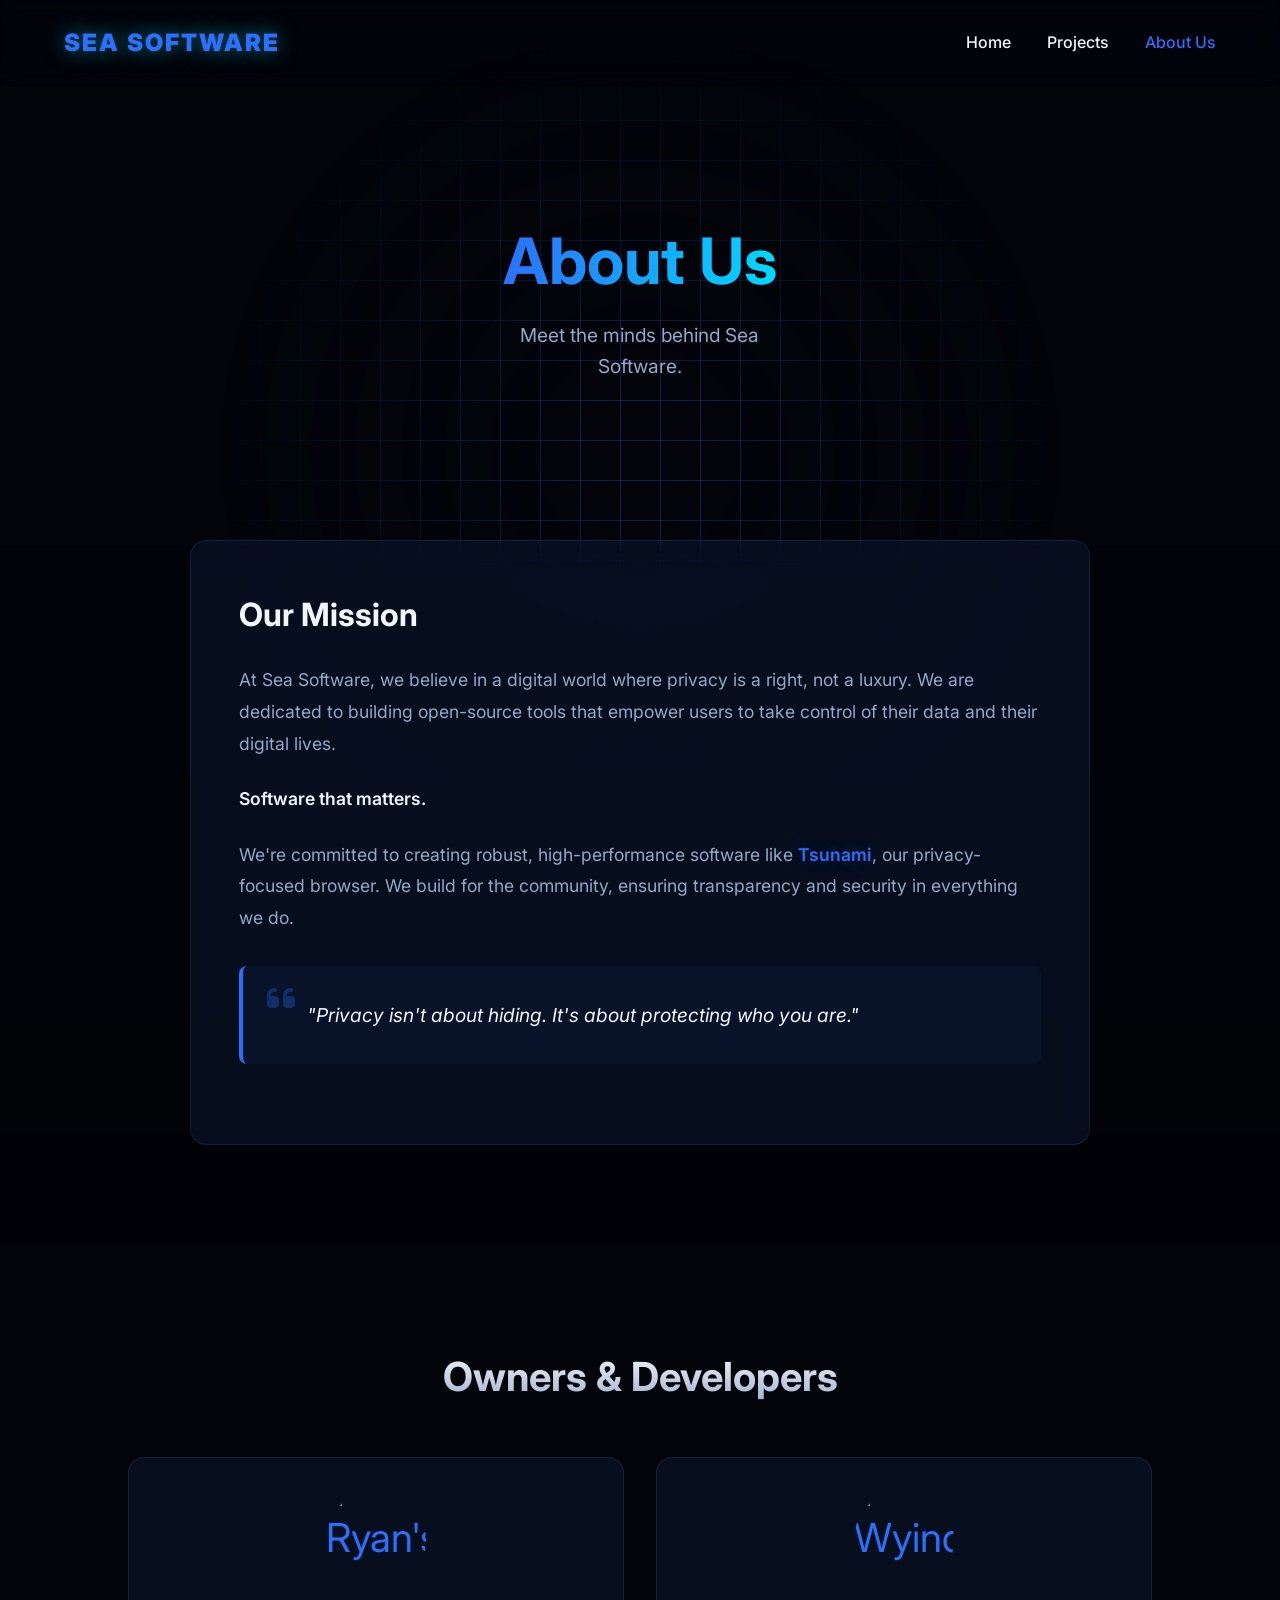
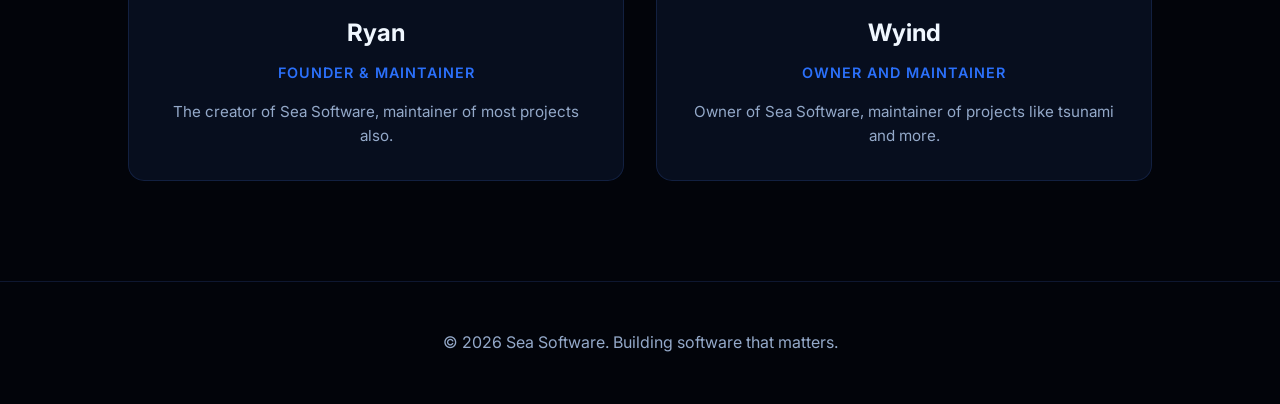
==== about.html @ 5c3af55d "feat: Introduce About Us and Projects pages, and update homepage title and meta description." ====
<!DOCTYPE html>
<html lang="en">

<head>
    <meta charset="UTF-8">
    <meta name="viewport" content="width=device-width, initial-scale=1.0">
    <title>Sea Software - About Us</title>
    <meta name="description" content="Learn about the team behind Sea Software and our mission.">
    <link rel="stylesheet" href="styles.css">
    <link rel="preconnect" href="https://fonts.googleapis.com">
    <link rel="preconnect" href="https://fonts.gstatic.com" crossorigin>
    <link href="https://fonts.googleapis.com/css2?family=Inter:wght@300;400;500;600;700;800;900&display=swap"
        rel="stylesheet">
    <link rel="stylesheet" href="https://cdnjs.cloudflare.com/ajax/libs/font-awesome/6.4.0/css/all.min.css">
    <style>
        .team-grid {
            display: grid;
            grid-template-columns: repeat(auto-fit, minmax(250px, 1fr));
            gap: 2rem;
            margin-top: 3rem;
        }

        .team-card {
            background: var(--glass-bg);
            border: 1px solid var(--glass-border);
            border-radius: 16px;
            padding: 2rem;
            text-align: center;
            transition: all 0.3s ease;
        }

        .team-card:hover {
            transform: translateY(-5px);
            border-color: var(--primary);
            box-shadow: 0 10px 40px rgba(43, 112, 250, 0.15);
        }

        .team-avatar {
            width: 100px;
            height: 100px;
            border-radius: 50%;
            background: rgba(43, 112, 250, 0.1);
            margin: 0 auto 1.5rem;
            display: flex;
            align-items: center;
            justify-content: center;
            font-size: 2.5rem;
            color: var(--primary);
            border: 2px solid var(--primary);
        }

        .team-name {
            font-size: 1.5rem;
            margin-bottom: 0.5rem;
            color: var(--text-light);
        }

        .team-role {
            color: var(--primary);
            font-weight: 600;
            font-size: 0.9rem;
            text-transform: uppercase;
            letter-spacing: 1px;
            margin-bottom: 1rem;
        }

        .team-bio {
            color: var(--text-dim);
            font-size: 0.95rem;
            line-height: 1.6;
        }
    </style>
</head>

<body>
    <div class="background-animation"></div>

    <nav class="navbar" id="navbar">
        <div class="logo">Sea Software</div>
        <div class="nav-links">
            <a href="index.html">Home</a>
            <a href="projects.html">Projects</a>
            <a href="about.html" class="active" style="color: var(--primary);">About Us</a>
        </div>
        <div class="mobile-menu-btn">
            <i class="fa-solid fa-bars"></i>
        </div>
    </nav>

    <div class="hero" style="min-height: 60vh; padding-top: 100px;">
        <div class="hero-content" style="max-width: 800px; margin: 0 auto; text-align: center;">
            <h1 class="hero-title"><span class="gradient-text">About Us</span></h1>
            <p class="hero-subtitle" style="margin: 0 auto 2rem;">
                Meet the minds behind Sea Software.
            </p>
        </div>
    </div>

    <!-- Mission Section -->
    <section class="announcement-section" style="padding-top: 0;">
        <div class="announcement-container">
            <div class="announcement-text" style="max-width: 900px; margin: 0 auto;">
                <h3>Our Mission</h3>
                <p>
                    At Sea Software, we believe in a digital world where privacy is a right, not a luxury.
                    We are dedicated to building open-source tools that empower users to take control of their data
                    and their digital lives.
                </p>

                <p>
                    <strong>Software that matters.</strong>
                </p>

                <p>
                    We're committed to creating robust, high-performance software like <span
                        class="highlight">Tsunami</span>,
                    our privacy-focused browser. We build for the community, ensuring transparency and security in
                    everything we do.
                </p>

                <div class="quote-block">
                    <i class="fa-solid fa-quote-left"></i>
                    <p>
                        "Privacy isn't about hiding. It's about protecting who you are."
                    </p>
                </div>
            </div>
        </div>
    </section>

    <!-- Team Section -->
    <section class="features-section">
        <h2 class="section-title">Owners & Developers</h2>
        <div class="team-grid">
            <!-- Ryan -->
            <a href="https://ryanpc.org" target="_blank" style="text-decoration: none;">
                <div class="team-card">
                    <div class="team-avatar"
                        style="overflow: hidden; padding: 0; background: transparent; border: none;">
                        <img src="https://cdn.discordapp.com/avatars/1044899567822454846/a_5516c1dfa1d0d53e57f380f2d304c32b.gif?size=1024"
                            alt="Ryan's Avatar" style="width: 100%; height: 100%; object-fit: cover;">
                    </div>
                    <h3 class="team-name">Ryan</h3>
                    <div class="team-role">Founder & Maintainer</div>
                    <p class="team-bio">
                        The creator of Sea Software, maintainer of most projects also.
                    </p>
                </div>
            </a>

            <!-- Wyind -->
            <a href="https://wyind.dev" target="_blank" style="text-decoration: none;">
                <div class="team-card">
                    <div class="team-avatar"
                        style="overflow: hidden; padding: 0; background: transparent; border: none;">
                        <img src="https://cdn.discordapp.com/avatars/543796570601160706/6fe584af5e53c44910a8c55fcf36efe9.png?size=1024"
                            alt="Wyind's Avatar" style="width: 100%; height: 100%; object-fit: cover;">
                    </div>
                    <h3 class="team-name">Wyind</h3>
                    <div class="team-role">Owner and Maintainer</div>
                    <p class="team-bio">
                        Owner of Sea Software, maintainer of projects like tsunami and more.
                    </p>
                </div>
            </a>
        </div>
    </section>

    <footer class="footer">
        <p>&copy; 2026 Sea Software. Building software that matters.</p>
    </footer>

    <script src="script.js"></script>
</body>

</html>
---- styles.css ----
:root {
    --primary: #2b70fa;
    /* Royal Blue */
    --primary-dark: #1a4bd6;
    --secondary: #00d9ff;
    /* Cyan accent */
    --bg-dark: #02040a;
    /* Very dark blue-black */
    --text-light: #f0f7ff;
    --text-dim: #94a9c9;
    --glass-bg: rgba(20, 40, 80, 0.3);
    /* Blue-tinted glass */
    --glass-border: rgba(60, 100, 200, 0.2);
    --card-hover: rgba(43, 112, 250, 0.15);
    --danger: #ff4d4d;
    --success: #00ff88;
    --warning: #ffcc00;
}

* {
    margin: 0;
    padding: 0;
    box-sizing: border-box;
    scroll-behavior: smooth;
}

body {
    font-family: 'Inter', sans-serif;
    background-color: var(--bg-dark);
    color: var(--text-light);
    overflow-x: hidden;
    line-height: 1.6;
}

/* Background Animation - Blue Grid */
.background-animation {
    position: fixed;
    top: 0;
    left: 0;
    width: 100vw;
    height: 100vh;
    z-index: -1;
    background-color: #02040a;
    background-image:
        linear-gradient(rgba(43, 112, 250, 0.25) 1px, transparent 1px),
        linear-gradient(90deg, rgba(43, 112, 250, 0.25) 1px, transparent 1px);
    background-size: 40px 40px;
    background-position: center top;

    /* Default position if JS fails/loads late */
    --x: 50vw;
    --y: 50vh;

    /* The spotlight mask */
    mask-image: radial-gradient(circle 600px at var(--x) var(--y), black 10%, transparent 70%);
    -webkit-mask-image: radial-gradient(circle 600px at var(--x) var(--y), black 10%, transparent 70%);
}

/* Optional: Keep a subtle pulse or movement if desired, or remove animation for a static clean grid */
@keyframes bgPulse {
    0% {
        transform: scale(1);
    }

    100% {
        transform: scale(1.02);
    }
}

@keyframes bgPulse {
    0% {
        transform: scale(1);
        opacity: 0.8;
    }

    100% {
        transform: scale(1.1);
        opacity: 1;
    }
}

/* Navbar */
.navbar {
    position: fixed;
    top: 0;
    width: 100%;
    padding: 1.5rem 5%;
    display: flex;
    justify-content: space-between;
    align-items: center;
    backdrop-filter: blur(12px);
    background: rgba(2, 4, 10, 0.7);
    z-index: 1000;
    transition: all 0.3s ease;
    border-bottom: 1px solid transparent;
}

.navbar.scrolled {
    padding: 1rem 5%;
    border-bottom: 1px solid var(--glass-border);
}

.logo {
    font-size: 1.5rem;
    font-weight: 900;
    color: var(--primary);
    text-transform: uppercase;
    letter-spacing: 2px;
    text-shadow: 0 0 20px rgba(0, 242, 255, 0.5);
}

.nav-links a {
    color: var(--text-light);
    text-decoration: none;
    margin-left: 2rem;
    font-weight: 500;
    transition: color 0.3s ease;
    font-size: 1rem;
}

.nav-links a:hover {
    color: var(--primary);
}

.cta-button-small {
    background: rgba(0, 242, 255, 0.1);
    padding: 0.5rem 1.2rem;
    border-radius: 5px;
    border: 1px solid var(--primary);
    color: var(--primary) !important;
}

.cta-button-small:hover {
    background: var(--primary);
    color: var(--bg-dark) !important;
    box-shadow: 0 0 15px var(--primary);
}

.mobile-menu-btn {
    display: none;
    font-size: 1.5rem;
    cursor: pointer;
}

/* Hero Section */
.hero {
    min-height: 100vh;
    display: flex;
    align-items: center;
    justify-content: space-between;
    padding: 0 10%;
    padding-top: 80px;
    /* Navbar offset */
    position: relative;
    overflow: hidden;
}

.hero-content {
    max-width: 600px;
    z-index: 1;
}

.hero-title {
    font-size: 4rem;
    line-height: 1.1;
    margin-bottom: 1.5rem;
    font-weight: 700;
}

.gradient-text {
    background: linear-gradient(90deg, var(--primary), var(--secondary));
    -webkit-background-clip: text;
    background-clip: text;
    -webkit-text-fill-color: transparent;
    display: inline-block;
}

.hero-subtitle {
    font-size: 1.2rem;
    color: var(--text-dim);
    margin-bottom: 2rem;
    max-width: 80%;
}

.platform-badges {
    display: flex;
    gap: 1rem;
    margin-bottom: 2.5rem;
    flex-wrap: wrap;
}

.badge {
    background: var(--glass-bg);
    border: 1px solid var(--glass-border);
    padding: 0.5rem 1rem;
    border-radius: 50px;
    font-size: 0.9rem;
    color: var(--text-dim);
    display: flex;
    align-items: center;
    gap: 0.5rem;
}

.badge.coming-soon {
    opacity: 0.7;
    border-style: dashed;
}

.hero-actions {
    display: flex;
    gap: 1.5rem;
}

.cta-button,
.secondary-button {
    padding: 1rem 2rem;
    border-radius: 8px;
    text-decoration: none;
    font-weight: 600;
    transition: all 0.3s ease;
    display: inline-block;
}

.cta-button {
    background: var(--primary);
    color: var(--bg-dark);
    box-shadow: 0 0 30px rgba(0, 242, 255, 0.3);
}

.cta-button:hover {
    transform: translateY(-3px);
    box-shadow: 0 0 50px rgba(0, 242, 255, 0.5);
    background: #fff;
}

.secondary-button {
    border: 1px solid var(--glass-border);
    color: var(--text-light);
    background: rgba(255, 255, 255, 0.05);
}

.secondary-button:hover {
    background: rgba(255, 255, 255, 0.1);
    border-color: var(--text-light);
}

/* Floating Card Animation */
.hero-visual {
    position: relative;
    width: 400px;
    height: 300px;
    display: flex;
    justify-content: center;
    align-items: center;
}

.floating-card {
    width: 100%;
    background: rgba(16, 24, 40, 0.8);
    border: 1px solid var(--glass-border);
    border-radius: 12px;
    padding: 20px;
    box-shadow: 0 20px 50px rgba(0, 0, 0, 0.5);
    backdrop-filter: blur(20px);
    animation: float 6s ease-in-out infinite;
    transform-style: preserve-3d;
    perspective: 1000px;
}

@keyframes float {
    0% {
        transform: translateY(0px) rotateX(0) rotateY(0);
    }

    50% {
        transform: translateY(-20px) rotateX(2deg) rotateY(-2deg);
    }

    100% {
        transform: translateY(0px) rotateX(0) rotateY(0);
    }
}

.card-header {
    display: flex;
    gap: 8px;
    margin-bottom: 20px;
    border-bottom: 1px solid var(--glass-border);
    padding-bottom: 15px;
}

.dot {
    width: 12px;
    height: 12px;
    border-radius: 50%;
}

.red {
    background: #ff5f56;
}

.yellow {
    background: #ffbd2e;
}

.green {
    background: #27c93f;
}

.code-line {
    font-family: 'Consolas', monospace;
    font-size: 0.9rem;
    margin-bottom: 8px;
    color: var(--text-dim);
}

.cmd {
    color: #c678dd;
}

.id {
    color: #d19a66;
}

.str {
    color: #98c379;
}

.func {
    color: #61afef;
}

.success {
    color: var(--success);
}

.info {
    color: var(--primary);
}

/* Features Section */
.features-section {
    padding: 100px 10%;
}

/* Scroll Animation States */
.feature-card,
.section-title,
.hero-content,
.hero-visual {
    opacity: 0;
    transform: translateY(30px);
    transition: opacity 0.8s ease-out, transform 0.8s cubic-bezier(0.2, 0.8, 0.2, 1);
}

.visible {
    opacity: 1 !important;
    transform: translateY(0) !important;
}

/* Stagger animations for grid items */
.feature-card:nth-child(2) {
    transition-delay: 0.1s;
}

.feature-card:nth-child(3) {
    transition-delay: 0.2s;
}

.feature-card:nth-child(4) {
    transition-delay: 0.3s;
}

.section-title {
    text-align: center;
    font-size: 2.5rem;
    margin-bottom: 3rem;
    background: linear-gradient(180deg, #fff, var(--text-dim));
    -webkit-background-clip: text;
    background-clip: text;
    -webkit-text-fill-color: transparent;
}

.section-subtitle {
    text-align: center;
    color: var(--text-dim);
    font-size: 1.1rem;
    margin-top: -2.0rem;
    margin-bottom: 4rem;
    max-width: 800px;
    margin-left: auto;
    margin-right: auto;
    line-height: 1.6;
}

.features-grid {
    display: grid;
    grid-template-columns: repeat(auto-fit, minmax(280px, 1fr));
    gap: 2rem;
}

.feature-card {
    background: var(--glass-bg);
    border: 1px solid var(--glass-border);
    padding: 2.5rem;
    /* Increased padding */
    border-radius: 16px;
    transition: all 0.4s ease;
    cursor: default;
    position: relative;
    overflow: hidden;
}

/* Shine Effect */
.feature-card::before {
    content: '';
    position: absolute;
    top: 0;
    left: -100%;
    width: 100%;
    height: 100%;
    background: linear-gradient(90deg, transparent, rgba(255, 255, 255, 0.05), transparent);
    transition: 0.5s;
    pointer-events: none;
}

.feature-card:hover::before {
    left: 100%;
}

.feature-card:hover {
    transform: translateY(-5px);
    background: var(--card-hover);
    border-color: var(--primary);
    box-shadow: 0 10px 40px rgba(43, 112, 250, 0.1);
}

.icon-box {
    font-size: 2rem;
    color: var(--primary);
    margin-bottom: 1.5rem;
    display: inline-flex;
    padding: 12px;
    background: rgba(43, 112, 250, 0.1);
    border-radius: 12px;
    border: 1px solid rgba(43, 112, 250, 0.2);
}

.feature-card h3 {
    margin-bottom: 1rem;
    font-size: 1.5rem;
}

.feature-card p {
    color: var(--text-dim);
}

/* Executor Section */
.executor-section {
    padding: 100px 10%;
    position: relative;
    z-index: 2;
}

.executor-container {
    max-width: 900px;
    margin: 0 auto;
    background: rgba(10, 15, 30, 0.6);
    padding: 2px;
    border-radius: 12px;
    box-shadow: 0 30px 60px rgba(0, 0, 0, 0.6);
    border: 1px solid var(--glass-border);
}

.executor-window {
    background: #1e1e1e;
    border-radius: 10px;
    overflow: hidden;
    display: flex;
    flex-direction: column;
    height: 600px;
    /* Increased height for terminal */
}

.window-topbar {
    background: #252526;
    padding: 10px 15px;
    display: flex;
    justify-content: space-between;
    align-items: center;
    border-bottom: 1px solid #333;
}

.window-title {
    font-size: 0.9rem;
    color: #cccccc;
    display: flex;
    align-items: center;
    gap: 8px;
}

.window-controls {
    display: flex;
    gap: 8px;
}

.win-btn {
    width: 12px;
    height: 12px;
    border-radius: 50%;
}

.minimize {
    background: #f1fa8c;
}

.maximize {
    background: #50fa7b;
}

.close {
    background: #ff5555;
}

.window-body {
    flex: 1;
    display: flex;
    background: #1e1e1e;
    overflow: hidden;
}

.sidebar {
    width: 50px;
    background: #252526;
    display: flex;
    flex-direction: column;
    align-items: center;
    padding-top: 10px;
    border-right: 1px solid #333;
}

.sidebar-item {
    color: #858585;
    font-size: 1.2rem;
    padding: 15px 0;
    cursor: pointer;
    transition: color 0.3s;
    width: 100%;
    text-align: center;
    border-left: 2px solid transparent;
}

.sidebar-item:hover,
.sidebar-item.active {
    color: var(--text-light);
}

.sidebar-item.active {
    border-left-color: var(--primary);
}

.main-editor-view {
    flex: 1;
    display: flex;
    flex-direction: column;
}

.editor-area {
    flex: 2;
    /* Takes more space than terminal */
    display: flex;
    font-family: 'Consolas', 'Monaco', monospace;
    font-size: 14px;
    border-bottom: 1px solid #333;
}

.line-numbers {
    width: 40px;
    background: #1e1e1e;
    color: #858585;
    text-align: right;
    padding: 10px 10px 10px 0;
    line-height: 1.5;
    user-select: none;
    border-right: 1px solid #333;
}

.code-content {
    flex: 1;
    background: #1e1e1e;
    color: #d4d4d4;
    padding: 10px;
    outline: none;
    line-height: 1.5;
    white-space: pre;
    overflow: auto;
    caret-color: var(--text-light);
}

/* Terminal Styles */
.terminal-area {
    flex: 1;
    background: #1e1e1e;
    display: flex;
    flex-direction: column;
}

.terminal-header {
    background: #252526;
    color: #cccccc;
    font-size: 0.8rem;
    padding: 5px 15px;
    display: flex;
    justify-content: space-between;
    align-items: center;
    border-bottom: 1px solid #333;
    text-transform: uppercase;
    font-weight: 600;
}

.terminal-content {
    flex: 1;
    padding: 10px;
    font-family: 'Consolas', monospace;
    font-size: 0.85rem;
    overflow-y: auto;
    color: #d4d4d4;
    display: flex;
    flex-direction: column;
    gap: 4px;
}

.log-info {
    color: #61afef;
}

.log-success {
    color: #98c379;
}

.log-warn {
    color: #e5c07b;
}

/* Toolbar */
.window-toolbar {
    height: 40px;
    background: #007acc;
    /* VS Code blue status bar */
    color: White;
    display: flex;
    align-items: center;
    padding: 0 15px;
    gap: 15px;
    font-size: 0.9rem;
}

.exec-btn {
    background: transparent;
    border: none;
    color: rgba(255, 255, 255, 0.8);
    padding: 0;
    cursor: pointer;
    font-size: 0.85rem;
    display: flex;
    align-items: center;
    gap: 6px;
    transition: color 0.2s;
}

.exec-btn:hover {
    color: #fff;
}

.exec-btn.primary {
    font-weight: 600;
    color: #fff;
}

.divider {
    width: 1px;
    height: 15px;
    background: rgba(255, 255, 255, 0.3);
}

/* Games Hub Section */
.games-section {
    padding: 50px 10%;
    position: relative;
    z-index: 2;
}

.games-grid {
    display: grid;
    grid-template-columns: repeat(auto-fill, minmax(280px, 1fr));
    gap: 25px;
}

.game-card {
    background: linear-gradient(145deg, rgba(20, 30, 50, 0.8), rgba(5, 10, 20, 0.95));
    border: 1px solid var(--glass-border);
    border-radius: 12px;
    overflow: hidden;
    /* Important for thumbnail image */
    transition: transform 0.3s, box-shadow 0.3s;
    display: flex;
    flex-direction: column;
}

.game-card:hover {
    transform: translateY(-5px);
    box-shadow: 0 15px 35px rgba(0, 0, 0, 0.6);
    border-color: var(--primary-dark);
}

.game-thumbnail {
    height: 140px;
    background: linear-gradient(45deg, #1cb5e0, #000851);
    /* Default gradient */
    position: relative;
    display: flex;
    justify-content: center;
    align-items: center;
    font-size: 3rem;
    color: rgba(255, 255, 255, 0.2);
}

.game-thumbnail .overlay {
    position: absolute;
    top: 0;
    left: 0;
    width: 100%;
    height: 100%;
    background: linear-gradient(to bottom, transparent, rgba(20, 30, 50, 0.8));
}

.game-thumbnail i {
    z-index: 1;
    filter: drop-shadow(0 0 10px rgba(0, 0, 0, 0.5));
}

.game-status {
    position: absolute;
    top: 10px;
    right: 10px;
    font-size: 0.75rem;
    padding: 4px 8px;
    border-radius: 4px;
    display: flex;
    align-items: center;
    gap: 6px;
    font-weight: 700;
    z-index: 10;
    background: rgba(0, 0, 0, 0.6);
    backdrop-filter: blur(4px);
}

.game-status.online {
    color: var(--success);
    border: 1px solid rgba(0, 255, 136, 0.3);
}

.game-status.warning {
    color: var(--warning);
    border: 1px solid rgba(255, 204, 0, 0.3);
}

.status-dot {
    width: 6px;
    height: 6px;
    border-radius: 50%;
    background: currentColor;
    box-shadow: 0 0 8px currentColor;
    animation: blink 2s infinite;
}

@keyframes blink {

    0%,
    100% {
        opacity: 1;
    }

    50% {
        opacity: 0.5;
    }
}

.game-info {
    padding: 20px;
    flex: 1;
    display: flex;
    flex-direction: column;
}

.game-info h3 {
    margin-bottom: 15px;
    font-size: 1.3rem;
    color: var(--text-light);
    line-height: 1.3;
}

.game-stats {
    display: flex;
    flex-direction: column;
    gap: 8px;
    margin-bottom: 20px;
    flex: 1;
}

.stat {
    color: var(--text-dim);
    font-size: 0.85rem;
    display: flex;
    align-items: center;
    gap: 10px;
}

.stat i {
    width: 16px;
    text-align: center;
    color: var(--primary);
}

.join-btn {
    width: 100%;
    padding: 12px;
    border: none;
    border-radius: 6px;
    background: var(--primary-dark);
    color: #000;
    font-weight: 700;
    cursor: pointer;
    transition: all 0.3s;
    text-transform: uppercase;
    font-size: 0.9rem;
    letter-spacing: 0.5px;
}

.join-btn:hover {
    background: var(--primary);
    box-shadow: 0 0 20px rgba(0, 242, 255, 0.3);
}

.join-btn.disabled {
    background: #333;
    color: #777;
    cursor: not-allowed;
    box-shadow: none;
}

/* TOS Section */
.tos-section {
    padding: 100px 10%;
    background: linear-gradient(180deg, transparent, rgba(0, 0, 0, 0.5));
}

.tos-subtitle {
    text-align: center;
    color: var(--text-dim);
    margin-bottom: 3rem;
    margin-top: -2rem;
}

.tos-container {
    background: var(--glass-bg);
    border: 1px solid var(--glass-border);
    border-radius: 20px;
    padding: 3rem;
    max-width: 900px;
    margin: 0 auto;
    backdrop-filter: blur(20px);
}

.tos-group {
    margin-bottom: 3rem;
}

.tos-group:last-child {
    margin-bottom: 0;
}

.tos-group h3 {
    font-size: 1.8rem;
    margin-bottom: 1.5rem;
    display: flex;
    align-items: center;
    gap: 1rem;
}

.forbidden h3 {
    color: var(--danger);
    text-shadow: 0 0 15px rgba(255, 77, 77, 0.4);
}

.allowed h3 {
    color: var(--success);
    text-shadow: 0 0 15px rgba(0, 255, 136, 0.4);
}

.special h3 {
    color: var(--warning);
    text-shadow: 0 0 15px rgba(255, 204, 0, 0.4);
}

.tos-group ul {
    list-style: none;
    padding-left: 20px;
    border-left: 2px solid var(--glass-border);
}

.tos-group li {
    margin-bottom: 1rem;
    font-size: 1.1rem;
    position: relative;
    padding-left: 10px;
}

.tos-group li::before {
    content: '';
    position: absolute;
    left: -26px;
    /* Align with border */
    top: 10px;
    width: 10px;
    height: 10px;
    border-radius: 50%;
    background: var(--text-dim);
    transition: all 0.3s ease;
}

.forbidden li::before {
    background: var(--danger);
}

.allowed li::before {
    background: var(--success);
}

.special li::before {
    background: var(--warning);
}

.tos-group li:hover::before {
    transform: scale(1.5);
    box-shadow: 0 0 10px currentColor;
}

/* Coming Soon Page */
.coming-soon-hero {
    min-height: 100vh;
    display: flex;
    align-items: center;
    justify-content: center;
    padding: 0 10%;
    padding-top: 80px;
    position: relative;
    overflow: hidden;
    text-align: center;
}

.coming-soon-content {
    max-width: 800px;
    z-index: 1;
}

.status-badge {
    display: inline-flex;
    align-items: center;
    gap: 10px;
    padding: 10px 20px;
    background: rgba(43, 112, 250, 0.1);
    border: 1px solid var(--primary);
    border-radius: 50px;
    color: var(--primary);
    font-size: 0.9rem;
    font-weight: 600;
    margin-bottom: 2rem;
    text-transform: uppercase;
    letter-spacing: 1px;
}

.coming-soon-title {
    font-size: 5rem;
    line-height: 1.1;
    margin-bottom: 1.5rem;
    font-weight: 900;
}

.coming-soon-subtitle {
    font-size: 1.4rem;
    color: var(--text-dim);
    margin-bottom: 3rem;
    line-height: 1.6;
}

.countdown-container {
    display: flex;
    justify-content: center;
    gap: 2rem;
    margin-bottom: 3rem;
}

.countdown-item {
    display: flex;
    flex-direction: column;
    align-items: center;
    gap: 1rem;
}

.countdown-value {
    font-size: 4rem;
    font-weight: 900;
    color: var(--primary);
    text-shadow: 0 0 30px rgba(43, 112, 250, 0.5);
}

.countdown-label {
    font-size: 1rem;
    color: var(--text-dim);
    text-transform: uppercase;
    letter-spacing: 2px;
    font-weight: 600;
}

.notify-section {
    margin-bottom: 3rem;
}

.notify-text {
    font-size: 1.1rem;
    color: var(--text-light);
    margin-bottom: 1.5rem;
}

.notify-form {
    display: flex;
    gap: 1rem;
    max-width: 500px;
    margin: 0 auto;
}

.email-input {
    flex: 1;
    padding: 1rem 1.5rem;
    background: rgba(16, 24, 40, 0.6);
    border: 1px solid var(--glass-border);
    border-radius: 8px;
    color: var(--text-light);
    font-size: 1rem;
    font-family: inherit;
    transition: all 0.3s;
}

.email-input:focus {
    outline: none;
    border-color: var(--primary);
    box-shadow: 0 0 20px rgba(43, 112, 250, 0.2);
    background: rgba(16, 24, 40, 0.8);
}

.email-input::placeholder {
    color: var(--text-dim);
}

.notify-button {
    padding: 1rem 2rem;
    background: var(--primary);
    border: none;
    border-radius: 8px;
    color: var(--bg-dark);
    font-size: 1rem;
    font-weight: 600;
    cursor: pointer;
    transition: all 0.3s;
    display: flex;
    align-items: center;
    gap: 10px;
    box-shadow: 0 0 30px rgba(43, 112, 250, 0.3);
}

.notify-button:hover {
    transform: translateY(-3px);
    box-shadow: 0 0 50px rgba(43, 112, 250, 0.5);
    background: #fff;
}

.social-links {
    display: flex;
    justify-content: center;
    gap: 1.5rem;
}

.social-link {
    width: 50px;
    height: 50px;
    display: flex;
    align-items: center;
    justify-content: center;
    background: rgba(16, 24, 40, 0.6);
    border: 1px solid var(--glass-border);
    border-radius: 50%;
    color: var(--text-dim);
    font-size: 1.3rem;
    transition: all 0.3s;
    text-decoration: none;
}

.social-link:hover {
    background: rgba(43, 112, 250, 0.1);
    border-color: var(--primary);
    color: var(--primary);
    transform: translateY(-5px);
    box-shadow: 0 10px 30px rgba(43, 112, 250, 0.2);
}

/* Announcement Section */
.announcement-section {
    padding: 100px 10%;
    background: linear-gradient(180deg, transparent, rgba(0, 0, 0, 0.3));
}

.announcement-container {
    max-width: 1200px;
    margin: 0 auto;
}

.announcement-header {
    text-align: center;
    margin-bottom: 4rem;
}

.announcement-icon {
    width: 100px;
    height: 100px;
    background: rgba(43, 112, 250, 0.1);
    border-radius: 50%;
    display: flex;
    align-items: center;
    justify-content: center;
    margin: 0 auto 2rem;
    font-size: 3rem;
    color: var(--primary);
    border: 2px solid var(--primary);
    box-shadow: 0 0 40px rgba(43, 112, 250, 0.3);
}

.announcement-title {
    font-size: 3rem;
    margin-bottom: 1rem;
    background: linear-gradient(180deg, #fff, var(--text-dim));
    -webkit-background-clip: text;
    background-clip: text;
    -webkit-text-fill-color: transparent;
}

.announcement-date {
    color: var(--text-dim);
    font-size: 1rem;
    display: flex;
    align-items: center;
    justify-content: center;
    gap: 10px;
}

.announcement-content {
    display: grid;
    grid-template-columns: 1fr 350px;
    gap: 3rem;
}

.announcement-text {
    background: var(--glass-bg);
    border: 1px solid var(--glass-border);
    border-radius: 16px;
    padding: 3rem;
    backdrop-filter: blur(20px);
}

.announcement-text h3 {
    font-size: 2rem;
    margin-bottom: 1.5rem;
    margin-top: 2rem;
    color: var(--text-light);
}

.announcement-text h3:first-child {
    margin-top: 0;
}

.announcement-text p {
    font-size: 1.1rem;
    line-height: 1.8;
    color: var(--text-dim);
    margin-bottom: 1.5rem;
}

.announcement-text strong {
    color: var(--text-light);
    font-weight: 600;
}

.highlight {
    color: var(--primary);
    font-weight: 600;
    text-shadow: 0 0 20px rgba(43, 112, 250, 0.3);
}

.quote-block {
    background: rgba(43, 112, 250, 0.05);
    border-left: 4px solid var(--primary);
    padding: 2rem;
    margin: 2rem 0;
    border-radius: 8px;
    position: relative;
}

.quote-block i {
    position: absolute;
    top: 1rem;
    left: 1.5rem;
    font-size: 2rem;
    color: var(--primary);
    opacity: 0.3;
}

.quote-block p {
    font-size: 1.2rem;
    font-style: italic;
    color: var(--text-light);
    margin: 0;
    padding-left: 2rem;
}

.announcement-list {
    list-style: none;
    padding: 0;
    margin: 2rem 0;
}

.announcement-list li {
    display: flex;
    gap: 1rem;
    margin-bottom: 1.5rem;
    align-items: flex-start;
}

.announcement-list i {
    color: var(--success);
    font-size: 1.5rem;
    margin-top: 0.2rem;
    flex-shrink: 0;
}

.announcement-list div {
    flex: 1;
}

.announcement-list strong {
    display: block;
    margin-bottom: 0.3rem;
    color: var(--text-light);
}

.signature {
    margin-top: 3rem;
    padding-top: 2rem;
    border-top: 1px solid var(--glass-border);
    text-align: right;
}

.signature p {
    font-size: 1.2rem;
    font-style: italic;
    color: var(--primary);
    margin: 0;
}

.announcement-sidebar {
    display: flex;
    flex-direction: column;
    gap: 1.5rem;
}

.sidebar-card {
    background: var(--glass-bg);
    border: 1px solid var(--glass-border);
    border-radius: 12px;
    padding: 2rem;
    backdrop-filter: blur(20px);
    transition: all 0.3s;
}

.sidebar-card:hover {
    transform: translateY(-5px);
    border-color: var(--primary);
    box-shadow: 0 10px 40px rgba(43, 112, 250, 0.1);
}

.sidebar-card h4 {
    font-size: 1.2rem;
    margin-bottom: 1.5rem;
    color: var(--text-light);
    display: flex;
    align-items: center;
    gap: 10px;
}

.sidebar-card h4 i {
    color: var(--primary);
}

.sidebar-card ul {
    list-style: none;
    padding: 0;
    margin: 0;
}

.sidebar-card ul li {
    padding: 0.7rem 0;
    color: var(--text-dim);
    border-bottom: 1px solid var(--glass-border);
    transition: all 0.3s;
}

.sidebar-card ul li:last-child {
    border-bottom: none;
}

.sidebar-card ul li:hover {
    color: var(--primary);
    padding-left: 10px;
}

.sidebar-card p {
    color: var(--text-dim);
    line-height: 1.6;
    margin-bottom: 1.5rem;
}

.sidebar-cta {
    display: flex;
    align-items: center;
    justify-content: center;
    gap: 10px;
    padding: 1rem 1.5rem;
    background: var(--primary);
    color: var(--bg-dark);
    text-decoration: none;
    border-radius: 8px;
    font-weight: 600;
    transition: all 0.3s;
}

.sidebar-cta:hover {
    transform: translateY(-3px);
    box-shadow: 0 10px 30px rgba(43, 112, 250, 0.4);
    background: #fff;
}

.cta-card {
    background: linear-gradient(135deg, rgba(43, 112, 250, 0.1), rgba(0, 217, 255, 0.05));
    border-color: var(--primary);
}

/* Responsive for Coming Soon */
@media (max-width: 768px) {
    .coming-soon-title {
        font-size: 3rem;
    }

    .coming-soon-subtitle {
        font-size: 1.1rem;
    }

    .countdown-value {
        font-size: 3rem;
    }

    .notify-form {
        flex-direction: column;
    }

    .announcement-content {
        grid-template-columns: 1fr;
    }

    .announcement-text {
        padding: 2rem;
    }

    .announcement-title {
        font-size: 2rem;
    }

    .announcement-text h3 {
        font-size: 1.5rem;
    }

    .announcement-text p {
        font-size: 1rem;
    }
}

/* Footer */
.footer {
    padding: 3rem;
    text-align: center;
    border-top: 1px solid var(--glass-border);
    color: var(--text-dim);
    background: #02040a;
}

/* Responsive */
@media (max-width: 768px) {
    .hero {
        flex-direction: column;
        text-align: center;
        padding-top: 120px;
    }

    .hero-title {
        font-size: 2.8rem;
    }

    .hero-visual {
        margin-top: 3rem;
        width: 100%;
        max-width: 350px;
    }

    .platform-badges {
        justify-content: center;
    }

    .hero-actions {
        justify-content: center;
    }

    .nav-links {
        display: none;
        /* Add JS toggle later if needed, simple for now */
    }

    .mobile-menu-btn {
        display: block;
    }

    .tos-container {
        padding: 1.5rem;
    }
}

/* Authentication Pages */
.auth-container {
    min-height: 100vh;
    display: flex;
    justify-content: center;
    align-items: center;
    padding: 20px;
}

.auth-card {
    background: rgba(10, 15, 30, 0.7);
    width: 100%;
    max-width: 450px;
    padding: 40px;
    border-radius: 20px;
    border: 1px solid var(--glass-border);
    backdrop-filter: blur(20px);
    box-shadow: 0 20px 60px rgba(0, 0, 0, 0.5);
    animation: slideUp 0.6s ease-out;
}

@keyframes slideUp {
    from {
        opacity: 0;
        transform: translateY(30px);
    }

    to {
        opacity: 1;
        transform: translateY(0);
    }
}

.auth-header {
    text-align: center;
    margin-bottom: 30px;
}

.auth-logo {
    display: block;
    font-size: 1.5rem;
    font-weight: 900;
    color: var(--primary);
    text-decoration: none;
    text-transform: uppercase;
    letter-spacing: 2px;
    margin-bottom: 20px;
}

.auth-header h2 {
    font-size: 2rem;
    margin-bottom: 10px;
    color: var(--text-light);
}

.auth-header p {
    color: var(--text-dim);
}

.input-group {
    position: relative;
    margin-bottom: 20px;
}

.input-group i {
    position: absolute;
    left: 15px;
    top: 50%;
    transform: translateY(-50%);
    color: var(--primary);
    opacity: 0.7;
}

.input-group input {
    width: 100%;
    padding: 12px 15px 12px 45px;
    background: rgba(0, 0, 0, 0.3);
    border: 1px solid var(--glass-border);
    border-radius: 8px;
    color: #fff;
    font-size: 1rem;
    font-family: inherit;
    transition: all 0.3s;
}

.input-group input:focus {
    outline: none;
    border-color: var(--primary);
    box-shadow: 0 0 15px rgba(0, 242, 255, 0.1);
    background: rgba(0, 0, 0, 0.5);
}

.form-options {
    display: flex;
    justify-content: space-between;
    align-items: center;
    margin-bottom: 25px;
    font-size: 0.9rem;
    color: var(--text-dim);
}

.auth-btn {
    width: 100%;
    padding: 15px;
    background: linear-gradient(90deg, var(--primary), var(--secondary));
    border: none;
    border-radius: 8px;
    color: #fff;
    font-size: 1.1rem;
    font-weight: 600;
    cursor: pointer;
    transition: all 0.3s;
    margin-bottom: 20px;
    display: flex;
    justify-content: center;
    align-items: center;
    gap: 10px;
}

.auth-btn:hover {
    transform: translateY(-2px);
    box-shadow: 0 5px 20px rgba(0, 242, 255, 0.3);
}

.auth-footer {
    text-align: center;
    border-top: 1px solid var(--glass-border);
    padding-top: 20px;
    font-size: 0.9rem;
    color: var(--text-dim);
}

.auth-footer a,
.forgot-link {
    color: var(--primary);
    text-decoration: none;
    font-weight: 500;
}

.auth-footer a:hover,
.forgot-link:hover {
    text-decoration: underline;
}

/* Redeem Page Specifics */
.icon-circle {
    width: 80px;
    height: 80px;
    background: rgba(0, 242, 255, 0.1);
    border-radius: 50%;
    display: flex;
    justify-content: center;
    align-items: center;
    margin: 0 auto 20px;
    font-size: 2rem;
    color: var(--primary);
    border: 1px solid var(--primary);
    box-shadow: 0 0 20px rgba(0, 242, 255, 0.2);
}

.security-badge {
    text-align: center;
    color: var(--success);
    font-size: 0.85rem;
    margin-bottom: 20px;
    display: flex;
    justify-content: center;
    align-items: center;
    gap: 8px;
    padding: 10px;
    background: rgba(0, 255, 136, 0.1);
    border-radius: 6px;
}

/* Panel Layout */
.panel-body {
    overflow: hidden;
    /* Prevent scrolling on panel body itself */
}

.panel-layout {
    display: flex;
    height: 100vh;
}

.panel-sidebar {
    width: 260px;
    background: rgba(5, 10, 20, 0.95);
    border-right: 1px solid var(--glass-border);
    display: flex;
    flex-direction: column;
    padding: 20px;
    position: relative;
    z-index: 100;
}

.panel-logo {
    display: flex;
    align-items: center;
    gap: 5px;
    font-size: 1.5rem;
    font-weight: 900;
    color: var(--primary);
    margin-bottom: 40px;
    padding-left: 10px;
}

.panel-logo span {
    color: #fff;
    font-weight: 300;
}

.user-mini-profile {
    display: flex;
    align-items: center;
    gap: 15px;
    padding: 15px;
    background: rgba(255, 255, 255, 0.05);
    border-radius: 12px;
    margin-bottom: 30px;
}

.avatar {
    width: 40px;
    height: 40px;
    border-radius: 50%;
    background: var(--primary);
    color: #000;
    display: flex;
    justify-content: center;
    align-items: center;
    font-weight: bold;
}

.user-info {
    display: flex;
    flex-direction: column;
}

.user-name {
    font-weight: 600;
    font-size: 0.95rem;
}

.user-role {
    font-size: 0.75rem;
    color: var(--success);
    text-transform: uppercase;
    font-weight: 700;
}

.panel-nav {
    display: flex;
    flex-direction: column;
    gap: 5px;
}

.nav-item {
    padding: 12px 15px;
    color: var(--text-dim);
    text-decoration: none;
    border-radius: 8px;
    transition: all 0.3s;
    display: flex;
    align-items: center;
    gap: 12px;
    font-weight: 500;
}

.nav-item:hover,
.nav-item.active {
    background: rgba(0, 242, 255, 0.1);
    color: #fff;
}

.nav-item.active {
    border-left: 3px solid var(--primary);
}

.nav-divider {
    height: 1px;
    background: var(--glass-border);
    margin: 10px 0;
}

.nav-item.logout {
    color: var(--danger);
}

.nav-item.logout:hover {
    background: rgba(255, 77, 77, 0.1);
}

.panel-main {
    flex: 1;
    overflow-y: auto;
    padding: 30px;
    position: relative;
    z-index: 1;
}

.glass-panel {
    background: rgba(16, 24, 40, 0.6);
    border: 1px solid var(--glass-border);
    backdrop-filter: blur(20px);
}

.top-bar {
    display: flex;
    justify-content: space-between;
    align-items: center;
    padding: 20px 30px;
    border-radius: 12px;
    margin-bottom: 30px;
}

.page-title {
    font-size: 1.8rem;
    font-weight: 700;
}

.status-indicator {
    display: flex;
    align-items: center;
    gap: 8px;
    font-size: 0.9rem;
    padding: 6px 12px;
    border-radius: 20px;
    background: rgba(0, 255, 136, 0.1);
    color: var(--success);
    border: 1px solid rgba(0, 255, 136, 0.2);
}

.status-indicator .dot {
    width: 8px;
    height: 8px;
    background: var(--success);
    border-radius: 50%;
    box-shadow: 0 0 5px var(--success);
}

.stats-overview {
    display: grid;
    grid-template-columns: repeat(auto-fit, minmax(200px, 1fr));
    gap: 20px;
    margin-bottom: 30px;
}

.stat-card {
    padding: 20px;
    border-radius: 12px;
    display: flex;
    align-items: center;
    gap: 20px;
    transition: transform 0.3s;
}

.stat-card:hover {
    transform: translateY(-5px);
    border-color: var(--primary);
}

.stat-icon {
    width: 60px;
    height: 60px;
    background: rgba(0, 242, 255, 0.1);
    color: var(--primary);
    border-radius: 12px;
    display: flex;
    justify-content: center;
    align-items: center;
    font-size: 1.5rem;
}

.stat-details h3 {
    font-size: 0.9rem;
    color: var(--text-dim);
    margin-bottom: 5px;
}

.stat-details .value {
    font-size: 1.5rem;
    font-weight: 700;
    color: #fff;
}

.panel-section-container h2 {
    margin-bottom: 20px;
    font-size: 1.2rem;
}

.log-table {
    border-radius: 12px;
    overflow: hidden;
}

.log-header,
.log-row {
    display: grid;
    grid-template-columns: 2fr 1.5fr 1.5fr 1fr;
    /* Adjust columns */
    padding: 15px 20px;
    align-items: center;
}

.log-header {
    background: rgba(255, 255, 255, 0.05);
    font-weight: 600;
    color: var(--text-dim);
    border-bottom: 1px solid var(--glass-border);
}

.log-row {
    border-bottom: 1px solid var(--glass-border);
    transition: background 0.2s;
}

.log-row:last-child {
    border-bottom: none;
}

.log-row:hover {
    background: rgba(255, 255, 255, 0.03);
}

.status-tag {
    display: inline-block;
    padding: 4px 8px;
    border-radius: 4px;
    font-size: 0.8rem;
    font-weight: 600;
}

.status-tag.success {
    background: rgba(0, 255, 136, 0.1);
    color: var(--success);
}

.status-tag.failed {
    background: rgba(255, 77, 77, 0.1);
    color: var(--danger);
}
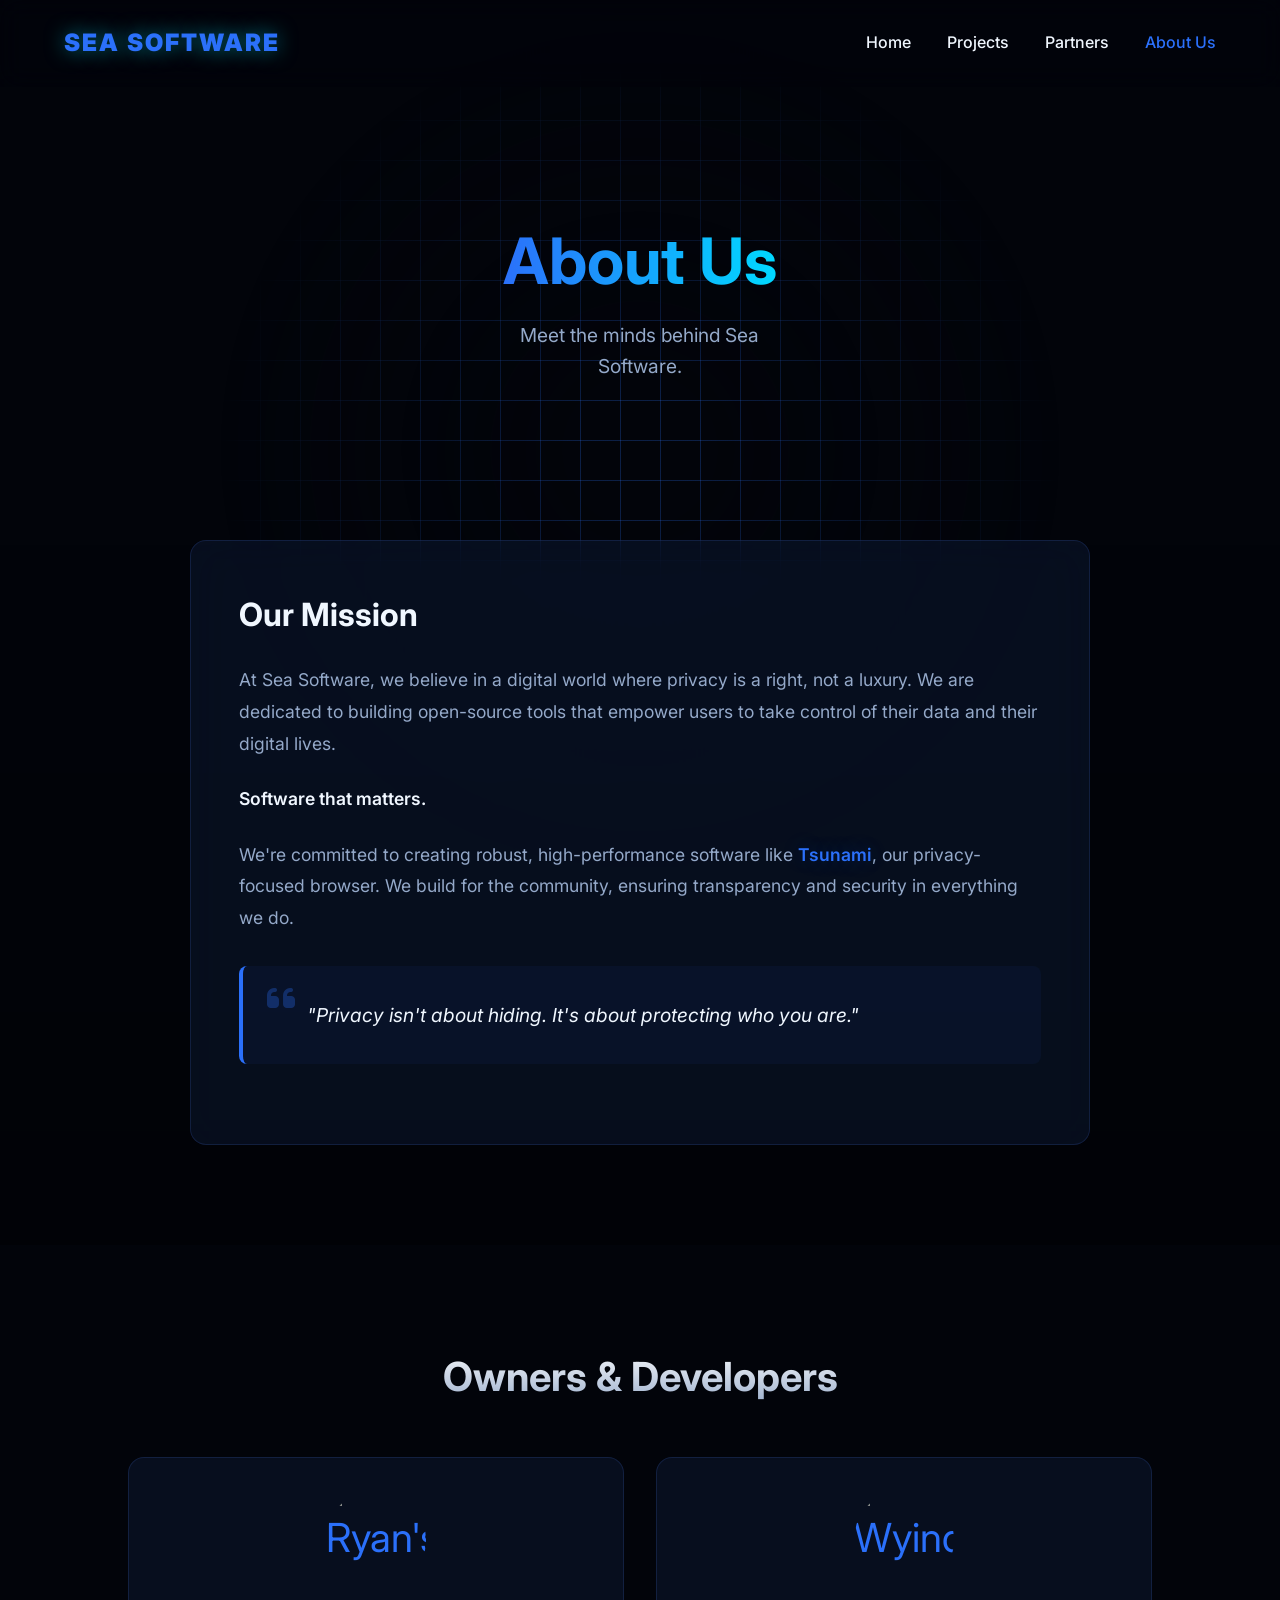
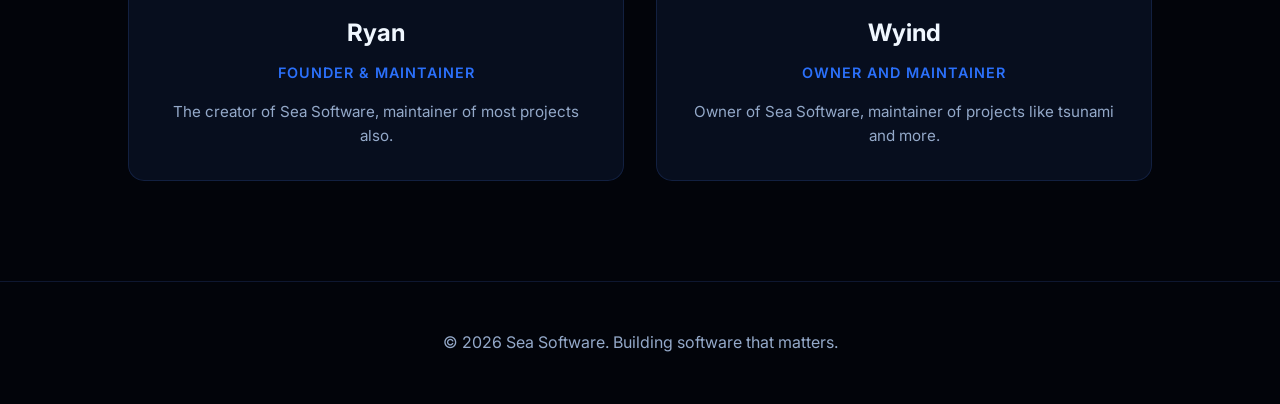
==== commit ee9c7c9b: "feat: Add a new Partners page featuring Code Camp and integrate it into the site navigation." ====
--- a/about.html
+++ b/about.html
@@ -80,6 +80,7 @@
         <div class="nav-links">
             <a href="index.html">Home</a>
             <a href="projects.html">Projects</a>
+            <a href="partners.html">Partners</a>
             <a href="about.html" class="active" style="color: var(--primary);">About Us</a>
         </div>
         <div class="mobile-menu-btn">
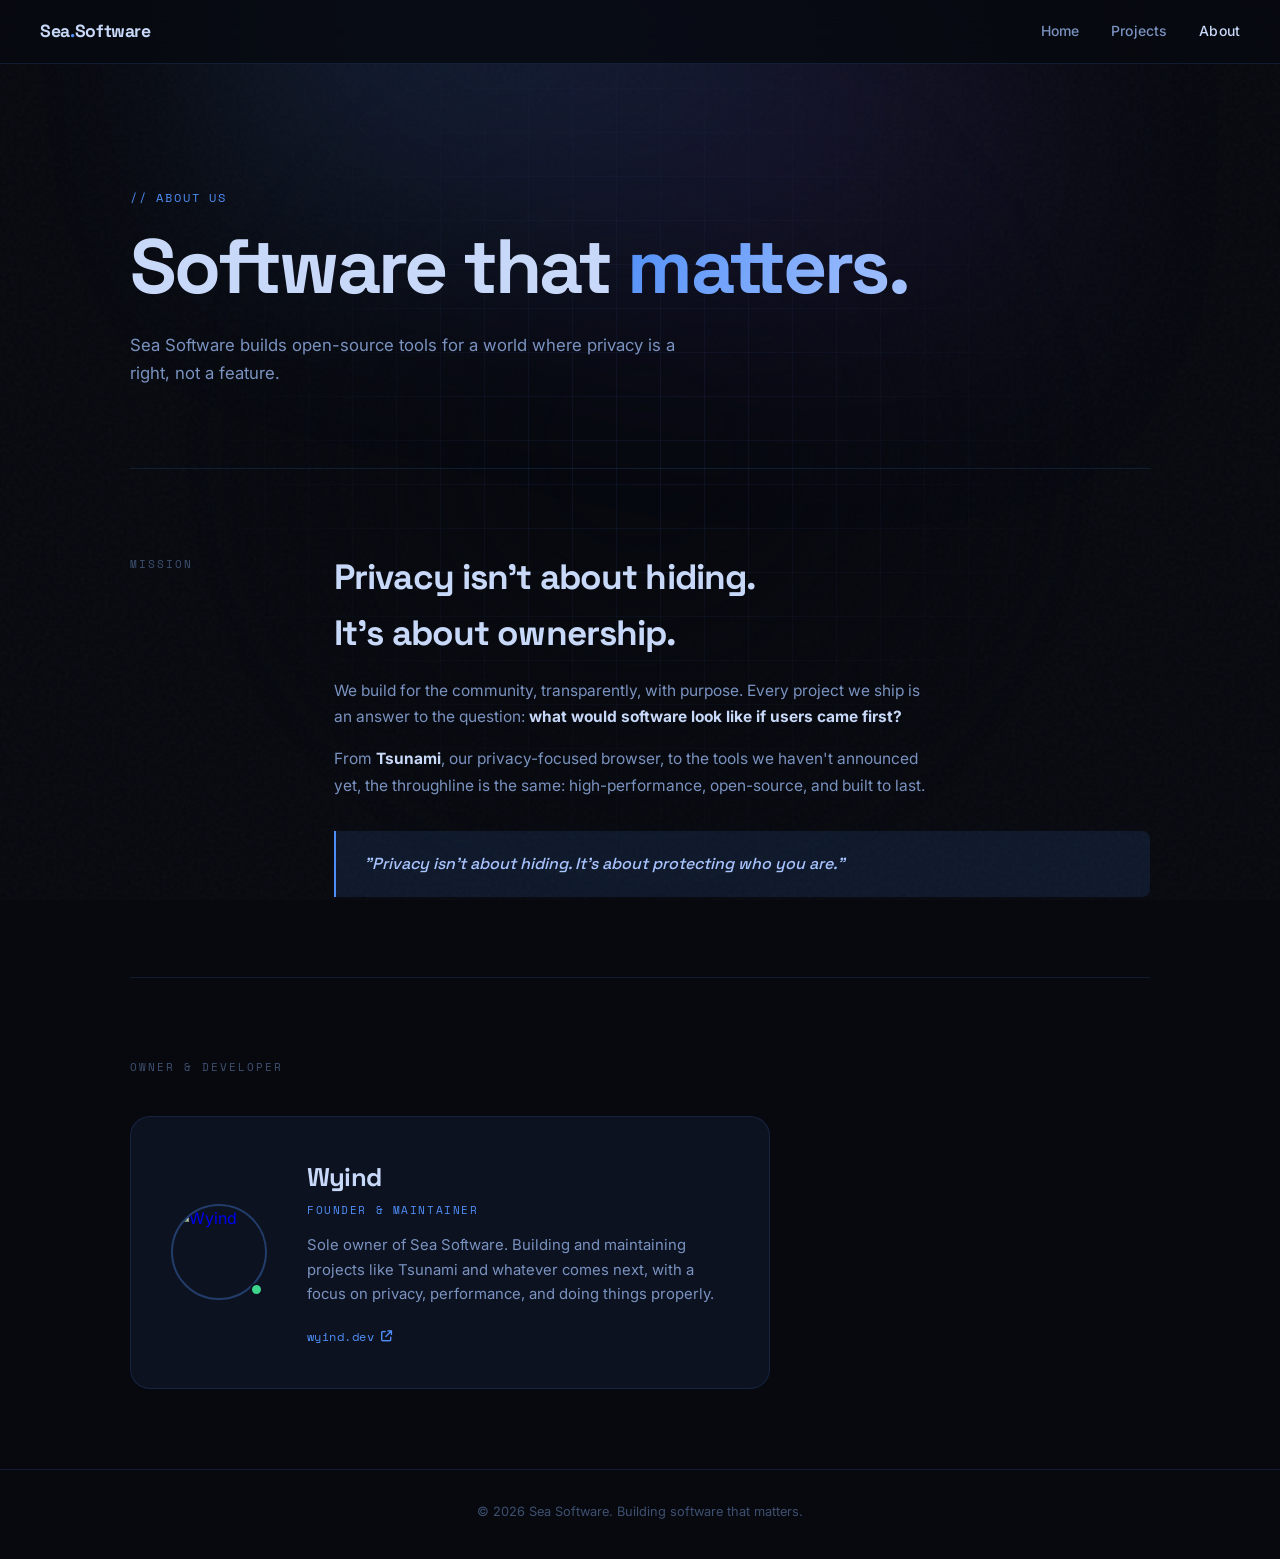
==== commit 11167686: "Add files via upload" ====
--- a/about.html
+++ b/about.html
@@ -1,171 +1,79 @@
 <!DOCTYPE html>
 <html lang="en">
-
 <head>
     <meta charset="UTF-8">
     <meta name="viewport" content="width=device-width, initial-scale=1.0">
-    <title>Sea Software - About Us</title>
-    <meta name="description" content="Learn about the team behind Sea Software and our mission.">
+    <title>Sea Software - About</title>
+    <meta name="description" content="Learn about Sea Software and the person behind it.">
     <link rel="stylesheet" href="styles.css">
     <link rel="preconnect" href="https://fonts.googleapis.com">
     <link rel="preconnect" href="https://fonts.gstatic.com" crossorigin>
-    <link href="https://fonts.googleapis.com/css2?family=Inter:wght@300;400;500;600;700;800;900&display=swap"
-        rel="stylesheet">
+    <link href="https://fonts.googleapis.com/css2?family=Space+Grotesk:wght@300;400;500;600;700&family=Inter:wght@300;400;500;600&family=Space+Mono:wght@400;700&display=swap" rel="stylesheet">
     <link rel="stylesheet" href="https://cdnjs.cloudflare.com/ajax/libs/font-awesome/6.4.0/css/all.min.css">
-    <style>
-        .team-grid {
-            display: grid;
-            grid-template-columns: repeat(auto-fit, minmax(250px, 1fr));
-            gap: 2rem;
-            margin-top: 3rem;
-        }
-
-        .team-card {
-            background: var(--glass-bg);
-            border: 1px solid var(--glass-border);
-            border-radius: 16px;
-            padding: 2rem;
-            text-align: center;
-            transition: all 0.3s ease;
-        }
-
-        .team-card:hover {
-            transform: translateY(-5px);
-            border-color: var(--primary);
-            box-shadow: 0 10px 40px rgba(43, 112, 250, 0.15);
-        }
-
-        .team-avatar {
-            width: 100px;
-            height: 100px;
-            border-radius: 50%;
-            background: rgba(43, 112, 250, 0.1);
-            margin: 0 auto 1.5rem;
-            display: flex;
-            align-items: center;
-            justify-content: center;
-            font-size: 2.5rem;
-            color: var(--primary);
-            border: 2px solid var(--primary);
-        }
-
-        .team-name {
-            font-size: 1.5rem;
-            margin-bottom: 0.5rem;
-            color: var(--text-light);
-        }
-
-        .team-role {
-            color: var(--primary);
-            font-weight: 600;
-            font-size: 0.9rem;
-            text-transform: uppercase;
-            letter-spacing: 1px;
-            margin-bottom: 1rem;
-        }
-
-        .team-bio {
-            color: var(--text-dim);
-            font-size: 0.95rem;
-            line-height: 1.6;
-        }
-    </style>
 </head>
-
 <body>
     <div class="background-animation"></div>
+    <div class="mesh"></div>
 
     <nav class="navbar" id="navbar">
-        <div class="logo">Sea Software</div>
+        <div class="logo">Sea<span>.</span>Software</div>
         <div class="nav-links">
             <a href="index.html">Home</a>
             <a href="projects.html">Projects</a>
-            <a href="partners.html">Partners</a>
-            <a href="about.html" class="active" style="color: var(--primary);">About Us</a>
+            <a href="about.html" class="active">About</a>
         </div>
-        <div class="mobile-menu-btn">
-            <i class="fa-solid fa-bars"></i>
-        </div>
+        <div class="mobile-menu-btn"><i class="fa-solid fa-bars"></i></div>
     </nav>
 
-    <div class="hero" style="min-height: 60vh; padding-top: 100px;">
-        <div class="hero-content" style="max-width: 800px; margin: 0 auto; text-align: center;">
-            <h1 class="hero-title"><span class="gradient-text">About Us</span></h1>
-            <p class="hero-subtitle" style="margin: 0 auto 2rem;">
-                Meet the minds behind Sea Software.
-            </p>
+    <div class="page-content">
+        <div class="hero">
+            <p class="hero-eyebrow">// about us</p>
+            <h1 class="hero-title">Software that <span class="gradient-text">matters.</span></h1>
+            <p class="hero-sub">Sea Software builds open-source tools for a world where privacy is a right, not a feature.</p>
         </div>
-    </div>
 
-    <!-- Mission Section -->
-    <section class="announcement-section" style="padding-top: 0;">
-        <div class="announcement-container">
-            <div class="announcement-text" style="max-width: 900px; margin: 0 auto;">
-                <h3>Our Mission</h3>
-                <p>
-                    At Sea Software, we believe in a digital world where privacy is a right, not a luxury.
-                    We are dedicated to building open-source tools that empower users to take control of their data
-                    and their digital lives.
-                </p>
+        <div class="rule"><hr></div>
 
-                <p>
-                    <strong>Software that matters.</strong>
-                </p>
-
-                <p>
-                    We're committed to creating robust, high-performance software like <span
-                        class="highlight">Tsunami</span>,
-                    our privacy-focused browser. We build for the community, ensuring transparency and security in
-                    everything we do.
-                </p>
-
-                <div class="quote-block">
-                    <i class="fa-solid fa-quote-left"></i>
-                    <p>
-                        "Privacy isn't about hiding. It's about protecting who you are."
+        <section class="features-section">
+            <div class="mission">
+                <div class="mission-label">Mission</div>
+                <div>
+                    <h2 class="section-title">Privacy isn't about hiding.<br>It's about ownership.</h2>
+                    <p style="color: var(--text-mid); font-size: 0.97rem; line-height: 1.7; margin-bottom: 1rem; max-width: 60ch;">
+                        We build for the community, transparently, with purpose. Every project we ship is an answer to the question: <strong style="color: var(--text);">what would software look like if users came first?</strong>
                     </p>
+                    <p style="color: var(--text-mid); font-size: 0.97rem; line-height: 1.7; max-width: 60ch;">
+                        From <strong style="color: var(--text);">Tsunami</strong>, our privacy-focused browser, to the tools we haven't announced yet, the throughline is the same: high-performance, open-source, and built to last.
+                    </p>
+                    <div class="pullquote">
+                        <p>"Privacy isn't about hiding. It's about protecting who you are."</p>
+                    </div>
                 </div>
             </div>
-        </div>
-    </section>
+        </section>
 
-    <!-- Team Section -->
-    <section class="features-section">
-        <h2 class="section-title">Owners & Developers</h2>
-        <div class="team-grid">
-            <!-- Ryan -->
-            <a href="https://ryanpc.org" target="_blank" style="text-decoration: none;">
-                <div class="team-card">
-                    <div class="team-avatar"
-                        style="overflow: hidden; padding: 0; background: transparent; border: none;">
-                        <img src="https://cdn.discordapp.com/avatars/1044899567822454846/a_5516c1dfa1d0d53e57f380f2d304c32b.gif?size=1024"
-                            alt="Ryan's Avatar" style="width: 100%; height: 100%; object-fit: cover;">
-                    </div>
-                    <h3 class="team-name">Ryan</h3>
-                    <div class="team-role">Founder & Maintainer</div>
-                    <p class="team-bio">
-                        The creator of Sea Software, maintainer of most projects also.
+        <div class="rule"><hr></div>
+
+        <section class="features-section">
+            <p class="section-eyebrow">Owner & Developer</p>
+            <a class="owner-card" href="https://wyind.dev" target="_blank">
+                <div class="avatar-wrap">
+                    <img src="https://external-content.duckduckgo.com/iu/?u=https%3A%2F%2Fi.pinimg.com%2Foriginals%2Fe0%2F6c%2F86%2Fe06c86f5f4e62e8c81f2cb10a854660b.jpg%3Fnii%3Dt&f=1&nofb=1&ipt=f5674c590d99b689aa89e9b1c5aff30e491a11b37adca8f2c4f0ef0ea395530b" alt="Wyind">
+                    <div class="avatar-status"></div>
+                </div>
+                <div>
+                    <div class="owner-name">Wyind</div>
+                    <div class="owner-role">Founder & Maintainer</div>
+                    <p class="owner-bio">
+                        Sole owner of Sea Software. Building and maintaining projects like Tsunami and whatever comes next, with a focus on privacy, performance, and doing things properly.
                     </p>
+                    <span class="owner-link">
+                        wyind.dev <i class="fa-solid fa-arrow-up-right-from-square" style="font-size: 0.7rem;"></i>
+                    </span>
                 </div>
             </a>
-
-            <!-- Wyind -->
-            <a href="https://wyind.dev" target="_blank" style="text-decoration: none;">
-                <div class="team-card">
-                    <div class="team-avatar"
-                        style="overflow: hidden; padding: 0; background: transparent; border: none;">
-                        <img src="https://cdn.discordapp.com/avatars/543796570601160706/6fe584af5e53c44910a8c55fcf36efe9.png?size=1024"
-                            alt="Wyind's Avatar" style="width: 100%; height: 100%; object-fit: cover;">
-                    </div>
-                    <h3 class="team-name">Wyind</h3>
-                    <div class="team-role">Owner and Maintainer</div>
-                    <p class="team-bio">
-                        Owner of Sea Software, maintainer of projects like tsunami and more.
-                    </p>
-                </div>
-            </a>
-        </div>
-    </section>
+        </section>
+    </div>
 
     <footer class="footer">
         <p>&copy; 2026 Sea Software. Building software that matters.</p>
@@ -173,5 +81,4 @@
 
     <script src="script.js"></script>
 </body>
-
-</html>+</html>
--- a/styles.css
+++ b/styles.css
@@ -1,1895 +1,692 @@
+*, *::before, *::after { box-sizing: border-box; margin: 0; padding: 0; }
+
 :root {
-    --primary: #2b70fa;
-    /* Royal Blue */
-    --primary-dark: #1a4bd6;
-    --secondary: #00d9ff;
-    /* Cyan accent */
-    --bg-dark: #02040a;
-    /* Very dark blue-black */
-    --text-light: #f0f7ff;
-    --text-dim: #94a9c9;
-    --glass-bg: rgba(20, 40, 80, 0.3);
-    /* Blue-tinted glass */
-    --glass-border: rgba(60, 100, 200, 0.2);
-    --card-hover: rgba(43, 112, 250, 0.15);
-    --danger: #ff4d4d;
-    --success: #00ff88;
-    --warning: #ffcc00;
-}
-
-* {
-    margin: 0;
-    padding: 0;
-    box-sizing: border-box;
-    scroll-behavior: smooth;
-}
+    --bg:           #07090f;
+    --bg-card:      #0c1220;
+    --primary:      #4f8ef7;
+    --primary-dim:  rgba(79,142,247,0.12);
+    --accent:       #a8c4ff;
+    --text:         #c8d8f8;
+    --text-mid:     #7a92c0;
+    --text-dim:     #3e5070;
+    --border:       rgba(79,142,247,0.15);
+    --border-hard:  rgba(79,142,247,0.35);
+    --glass-bg:     rgba(12,18,32,0.7);
+    --glass-border: rgba(79,142,247,0.18);
+}
+
+html { scroll-behavior: smooth; }
 
 body {
+    background: var(--bg);
+    color: var(--text);
     font-family: 'Inter', sans-serif;
-    background-color: var(--bg-dark);
-    color: var(--text-light);
+    font-size: 16px;
+    line-height: 1.6;
     overflow-x: hidden;
-    line-height: 1.6;
-}
-
-/* Background Animation - Blue Grid */
+}
+
+/* Noise overlay */
+body::before {
+    content: '';
+    position: fixed;
+    inset: 0;
+    background-image: url("data:image/svg+xml,%3Csvg viewBox='0 0 256 256' xmlns='http://www.w3.org/2000/svg'%3E%3Cfilter id='n'%3E%3CfeTurbulence type='fractalNoise' baseFrequency='0.9' numOctaves='4' stitchTiles='stitch'/%3E%3C/filter%3E%3Crect width='100%25' height='100%25' filter='url(%23n)' opacity='0.03'/%3E%3C/svg%3E");
+    pointer-events: none;
+    z-index: 0;
+}
+
+/* Grid background */
 .background-animation {
     position: fixed;
-    top: 0;
-    left: 0;
-    width: 100vw;
-    height: 100vh;
-    z-index: -1;
-    background-color: #02040a;
+    inset: 0;
+    z-index: 0;
+    background-color: var(--bg);
     background-image:
-        linear-gradient(rgba(43, 112, 250, 0.25) 1px, transparent 1px),
-        linear-gradient(90deg, rgba(43, 112, 250, 0.25) 1px, transparent 1px);
-    background-size: 40px 40px;
-    background-position: center top;
-
-    /* Default position if JS fails/loads late */
+        linear-gradient(rgba(79,142,247,0.07) 1px, transparent 1px),
+        linear-gradient(90deg, rgba(79,142,247,0.07) 1px, transparent 1px);
+    background-size: 44px 44px;
     --x: 50vw;
     --y: 50vh;
-
-    /* The spotlight mask */
-    mask-image: radial-gradient(circle 600px at var(--x) var(--y), black 10%, transparent 70%);
-    -webkit-mask-image: radial-gradient(circle 600px at var(--x) var(--y), black 10%, transparent 70%);
-}
-
-/* Optional: Keep a subtle pulse or movement if desired, or remove animation for a static clean grid */
-@keyframes bgPulse {
-    0% {
-        transform: scale(1);
-    }
-
-    100% {
-        transform: scale(1.02);
-    }
-}
-
-@keyframes bgPulse {
-    0% {
-        transform: scale(1);
-        opacity: 0.8;
-    }
-
-    100% {
-        transform: scale(1.1);
-        opacity: 1;
-    }
-}
-
-/* Navbar */
+    mask-image: radial-gradient(circle 650px at var(--x) var(--y), black 10%, transparent 70%);
+    -webkit-mask-image: radial-gradient(circle 650px at var(--x) var(--y), black 10%, transparent 70%);
+}
+
+/* Ambient mesh */
+.mesh {
+    position: fixed;
+    top: -30vh;
+    left: 50%;
+    transform: translateX(-50%);
+    width: 900px;
+    height: 700px;
+    background:
+        radial-gradient(ellipse at 30% 40%, rgba(79,142,247,0.16) 0%, transparent 60%),
+        radial-gradient(ellipse at 70% 60%, rgba(130,80,255,0.09) 0%, transparent 55%);
+    filter: blur(80px);
+    pointer-events: none;
+    z-index: 0;
+    animation: drift 12s ease-in-out infinite alternate;
+}
+
+@keyframes drift {
+    from { transform: translateX(-50%) translateY(0) scale(1); }
+    to   { transform: translateX(-50%) translateY(30px) scale(1.04); }
+}
+
+/* All page content above backgrounds */
+.page-content { position: relative; z-index: 1; }
+
+/* ── Navbar ── */
 .navbar {
     position: fixed;
-    top: 0;
-    width: 100%;
-    padding: 1.5rem 5%;
-    display: flex;
+    top: 0; left: 0; right: 0;
+    z-index: 100;
+    display: flex;
+    align-items: center;
     justify-content: space-between;
-    align-items: center;
-    backdrop-filter: blur(12px);
-    background: rgba(2, 4, 10, 0.7);
-    z-index: 1000;
-    transition: all 0.3s ease;
-    border-bottom: 1px solid transparent;
-}
-
-.navbar.scrolled {
-    padding: 1rem 5%;
-    border-bottom: 1px solid var(--glass-border);
-}
+    padding: 0 2.5rem;
+    height: 64px;
+    background: rgba(7,9,15,0.8);
+    backdrop-filter: blur(18px);
+    border-bottom: 1px solid var(--border);
+    transition: border-color 0.3s;
+}
+
+.navbar.scrolled { border-bottom-color: var(--border-hard); }
 
 .logo {
-    font-size: 1.5rem;
-    font-weight: 900;
-    color: var(--primary);
-    text-transform: uppercase;
-    letter-spacing: 2px;
-    text-shadow: 0 0 20px rgba(0, 242, 255, 0.5);
+    font-family: 'Space Grotesk', sans-serif;
+    font-weight: 700;
+    font-size: 1.1rem;
+    letter-spacing: -0.02em;
+    color: var(--text);
+    text-decoration: none;
+}
+
+.logo span { color: var(--primary); }
+
+.nav-links {
+    display: flex;
+    gap: 2rem;
 }
 
 .nav-links a {
-    color: var(--text-light);
-    text-decoration: none;
-    margin-left: 2rem;
+    font-size: 0.875rem;
     font-weight: 500;
-    transition: color 0.3s ease;
-    font-size: 1rem;
-}
-
-.nav-links a:hover {
-    color: var(--primary);
-}
-
-.cta-button-small {
-    background: rgba(0, 242, 255, 0.1);
-    padding: 0.5rem 1.2rem;
-    border-radius: 5px;
-    border: 1px solid var(--primary);
-    color: var(--primary) !important;
-}
-
-.cta-button-small:hover {
-    background: var(--primary);
-    color: var(--bg-dark) !important;
-    box-shadow: 0 0 15px var(--primary);
-}
+    color: var(--text-mid);
+    text-decoration: none;
+    letter-spacing: 0.01em;
+    transition: color 0.2s;
+}
+
+.nav-links a:hover,
+.nav-links a.active { color: var(--text); }
 
 .mobile-menu-btn {
     display: none;
-    font-size: 1.5rem;
     cursor: pointer;
-}
-
-/* Hero Section */
+    color: var(--text-mid);
+    font-size: 1.2rem;
+}
+
+/* ── Shared section layout ── */
+.section-inner {
+    max-width: 1100px;
+    margin: 0 auto;
+    padding: 0 2.5rem;
+}
+
+.rule {
+    max-width: 1100px;
+    margin: 0 auto;
+    padding: 0 2.5rem;
+}
+
+.rule hr {
+    border: none;
+    border-top: 1px solid var(--border);
+}
+
+/* ── Section label ── */
+.section-eyebrow {
+    font-family: 'Space Mono', monospace;
+    font-size: 0.7rem;
+    letter-spacing: 0.18em;
+    color: var(--text-dim);
+    text-transform: uppercase;
+    margin-bottom: 2.5rem;
+}
+
+.section-title {
+    font-family: 'Space Grotesk', sans-serif;
+    font-size: clamp(1.6rem, 3vw, 2.2rem);
+    font-weight: 700;
+    letter-spacing: -0.025em;
+    color: var(--text);
+    margin-bottom: 1rem;
+}
+
+/* ── Hero (standard pages) ── */
 .hero {
+    min-height: 52vh;
+    display: flex;
+    flex-direction: column;
+    justify-content: flex-end;
+    padding: 140px 2.5rem 80px;
+    max-width: 1100px;
+    margin: 0 auto;
+}
+
+.hero-eyebrow {
+    font-family: 'Space Mono', monospace;
+    font-size: 0.75rem;
+    color: var(--primary);
+    letter-spacing: 0.15em;
+    text-transform: uppercase;
+    margin-bottom: 1.25rem;
+}
+
+.hero h1,
+.hero-title {
+    font-family: 'Space Grotesk', sans-serif;
+    font-size: clamp(2.8rem, 6vw, 5.5rem);
+    font-weight: 700;
+    line-height: 1.04;
+    letter-spacing: -0.035em;
+    color: var(--text);
+}
+
+.gradient-text {
+    background: linear-gradient(120deg, #4f8ef7, #a8c4ff);
+    -webkit-background-clip: text;
+    -webkit-text-fill-color: transparent;
+    background-clip: text;
+}
+
+.hero-subtitle,
+.hero-sub {
+    margin-top: 1.5rem;
+    font-size: 1.05rem;
+    color: var(--text-mid);
+    max-width: 52ch;
+    line-height: 1.7;
+}
+
+/* ── Home hero ── */
+.home-hero {
     min-height: 100vh;
     display: flex;
     align-items: center;
-    justify-content: space-between;
-    padding: 0 10%;
-    padding-top: 80px;
-    /* Navbar offset */
+    justify-content: center;
+    text-align: center;
+    padding: 120px 2.5rem 80px;
     position: relative;
-    overflow: hidden;
-}
-
-.hero-content {
-    max-width: 600px;
-    z-index: 1;
-}
-
-.hero-title {
-    font-size: 4rem;
-    line-height: 1.1;
+}
+
+.home-hero-inner { max-width: 720px; }
+
+.status-badge {
+    display: inline-flex;
+    align-items: center;
+    gap: 0.5rem;
+    font-family: 'Space Mono', monospace;
+    font-size: 0.72rem;
+    letter-spacing: 0.12em;
+    color: var(--primary);
+    text-transform: uppercase;
+    border: 1px solid var(--border-hard);
+    background: var(--primary-dim);
+    padding: 0.4rem 1rem;
+    border-radius: 100px;
+    margin-bottom: 2rem;
+}
+
+.home-hero h1 {
+    font-family: 'Space Grotesk', sans-serif;
+    font-size: clamp(3rem, 8vw, 6rem);
+    font-weight: 700;
+    letter-spacing: -0.04em;
+    line-height: 1;
+    color: var(--text);
     margin-bottom: 1.5rem;
-    font-weight: 700;
-}
-
-.gradient-text {
-    background: linear-gradient(90deg, var(--primary), var(--secondary));
-    -webkit-background-clip: text;
-    background-clip: text;
-    -webkit-text-fill-color: transparent;
-    display: inline-block;
-}
-
-.hero-subtitle {
-    font-size: 1.2rem;
-    color: var(--text-dim);
-    margin-bottom: 2rem;
-    max-width: 80%;
-}
-
-.platform-badges {
+}
+
+.home-hero p {
+    font-size: 1.1rem;
+    color: var(--text-mid);
+    max-width: 48ch;
+    margin: 0 auto 2.5rem;
+    line-height: 1.7;
+}
+
+/* ── Buttons ── */
+.hero-actions, .btn-group {
     display: flex;
     gap: 1rem;
-    margin-bottom: 2.5rem;
     flex-wrap: wrap;
 }
 
-.badge {
-    background: var(--glass-bg);
-    border: 1px solid var(--glass-border);
+.cta-button {
+    display: inline-flex;
+    align-items: center;
+    gap: 0.5rem;
+    background: var(--primary);
+    color: #fff;
+    font-weight: 600;
+    font-size: 0.875rem;
+    padding: 0.7rem 1.5rem;
+    border-radius: 8px;
+    text-decoration: none;
+    transition: background 0.2s, transform 0.2s;
+    letter-spacing: 0.01em;
+}
+
+.cta-button:hover { background: #6ba3f8; transform: translateY(-1px); }
+
+.secondary-button, .cta-button-secondary {
+    display: inline-flex;
+    align-items: center;
+    gap: 0.5rem;
+    background: transparent;
+    color: var(--text);
+    font-weight: 500;
+    font-size: 0.875rem;
+    padding: 0.7rem 1.5rem;
+    border-radius: 8px;
+    border: 1px solid var(--border-hard);
+    text-decoration: none;
+    transition: border-color 0.2s, color 0.2s;
+}
+
+.secondary-button:hover,
+.cta-button-secondary:hover { border-color: var(--primary); color: var(--primary); }
+
+.cta-button-small {
+    display: inline-flex;
+    align-items: center;
+    gap: 0.5rem;
+    background: var(--primary-dim);
+    color: var(--primary);
+    font-weight: 500;
+    font-size: 0.8rem;
     padding: 0.5rem 1rem;
-    border-radius: 50px;
-    font-size: 0.9rem;
-    color: var(--text-dim);
-    display: flex;
-    align-items: center;
-    gap: 0.5rem;
-}
-
-.badge.coming-soon {
-    opacity: 0.7;
-    border-style: dashed;
-}
-
-.hero-actions {
-    display: flex;
-    gap: 1.5rem;
-}
-
-.cta-button,
-.secondary-button {
-    padding: 1rem 2rem;
+    border-radius: 6px;
+    border: 1px solid var(--border-hard);
+    text-decoration: none;
+    transition: background 0.2s;
+}
+
+.cta-button-small:hover { background: rgba(79,142,247,0.2); }
+
+/* ── Social links ── */
+.social-links {
+    display: flex;
+    gap: 1rem;
+    justify-content: center;
+}
+
+.social-link {
+    width: 42px; height: 42px;
+    display: flex; align-items: center; justify-content: center;
+    border: 1px solid var(--border);
     border-radius: 8px;
-    text-decoration: none;
+    color: var(--text-mid);
+    text-decoration: none;
+    font-size: 1rem;
+    transition: border-color 0.2s, color 0.2s;
+}
+
+.social-link:hover { border-color: var(--primary); color: var(--primary); }
+
+/* ── Cards ── */
+.feature-card, .info-card {
+    background: var(--bg-card);
+    border: 1px solid var(--border);
+    border-radius: 16px;
+    padding: 2rem;
+    transition: border-color 0.3s, transform 0.3s, box-shadow 0.3s;
+}
+
+.feature-card:hover, .info-card:hover {
+    border-color: var(--border-hard);
+    transform: translateY(-4px);
+    box-shadow: 0 12px 40px rgba(79,142,247,0.1);
+}
+
+.feature-card h3, .info-card h4 {
+    font-family: 'Space Grotesk', sans-serif;
+    font-size: 1.15rem;
     font-weight: 600;
-    transition: all 0.3s ease;
-    display: inline-block;
-}
-
-.cta-button {
-    background: var(--primary);
-    color: var(--bg-dark);
-    box-shadow: 0 0 30px rgba(0, 242, 255, 0.3);
-}
-
-.cta-button:hover {
-    transform: translateY(-3px);
-    box-shadow: 0 0 50px rgba(0, 242, 255, 0.5);
-    background: #fff;
-}
-
-.secondary-button {
-    border: 1px solid var(--glass-border);
-    color: var(--text-light);
-    background: rgba(255, 255, 255, 0.05);
-}
-
-.secondary-button:hover {
-    background: rgba(255, 255, 255, 0.1);
-    border-color: var(--text-light);
-}
-
-/* Floating Card Animation */
-.hero-visual {
-    position: relative;
-    width: 400px;
-    height: 300px;
-    display: flex;
-    justify-content: center;
-    align-items: center;
-}
-
-.floating-card {
-    width: 100%;
-    background: rgba(16, 24, 40, 0.8);
-    border: 1px solid var(--glass-border);
-    border-radius: 12px;
-    padding: 20px;
-    box-shadow: 0 20px 50px rgba(0, 0, 0, 0.5);
-    backdrop-filter: blur(20px);
-    animation: float 6s ease-in-out infinite;
-    transform-style: preserve-3d;
-    perspective: 1000px;
-}
-
-@keyframes float {
-    0% {
-        transform: translateY(0px) rotateX(0) rotateY(0);
-    }
-
-    50% {
-        transform: translateY(-20px) rotateX(2deg) rotateY(-2deg);
-    }
-
-    100% {
-        transform: translateY(0px) rotateX(0) rotateY(0);
-    }
-}
-
-.card-header {
-    display: flex;
-    gap: 8px;
-    margin-bottom: 20px;
-    border-bottom: 1px solid var(--glass-border);
-    padding-bottom: 15px;
-}
-
-.dot {
-    width: 12px;
-    height: 12px;
-    border-radius: 50%;
-}
-
-.red {
-    background: #ff5f56;
-}
-
-.yellow {
-    background: #ffbd2e;
-}
-
-.green {
-    background: #27c93f;
-}
-
-.code-line {
-    font-family: 'Consolas', monospace;
-    font-size: 0.9rem;
-    margin-bottom: 8px;
-    color: var(--text-dim);
-}
-
-.cmd {
-    color: #c678dd;
-}
-
-.id {
-    color: #d19a66;
-}
-
-.str {
-    color: #98c379;
-}
-
-.func {
-    color: #61afef;
-}
-
-.success {
-    color: var(--success);
-}
-
-.info {
-    color: var(--primary);
-}
-
-/* Features Section */
-.features-section {
-    padding: 100px 10%;
-}
-
-/* Scroll Animation States */
-.feature-card,
-.section-title,
-.hero-content,
-.hero-visual {
-    opacity: 0;
-    transform: translateY(30px);
-    transition: opacity 0.8s ease-out, transform 0.8s cubic-bezier(0.2, 0.8, 0.2, 1);
-}
-
-.visible {
-    opacity: 1 !important;
-    transform: translateY(0) !important;
-}
-
-/* Stagger animations for grid items */
-.feature-card:nth-child(2) {
-    transition-delay: 0.1s;
-}
-
-.feature-card:nth-child(3) {
-    transition-delay: 0.2s;
-}
-
-.feature-card:nth-child(4) {
-    transition-delay: 0.3s;
-}
-
-.section-title {
-    text-align: center;
-    font-size: 2.5rem;
-    margin-bottom: 3rem;
-    background: linear-gradient(180deg, #fff, var(--text-dim));
-    -webkit-background-clip: text;
-    background-clip: text;
-    -webkit-text-fill-color: transparent;
-}
-
-.section-subtitle {
-    text-align: center;
-    color: var(--text-dim);
-    font-size: 1.1rem;
-    margin-top: -2.0rem;
-    margin-bottom: 4rem;
-    max-width: 800px;
-    margin-left: auto;
-    margin-right: auto;
-    line-height: 1.6;
-}
-
-.features-grid {
+    color: var(--text);
+    margin-bottom: 0.75rem;
+}
+
+.feature-card p, .info-card p {
+    color: var(--text-mid);
+    font-size: 0.93rem;
+    line-height: 1.65;
+}
+
+/* ── Icon boxes ── */
+.icon-box {
+    width: 48px; height: 48px;
+    background: var(--primary-dim);
+    border: 1px solid var(--border-hard);
+    border-radius: 10px;
+    display: flex; align-items: center; justify-content: center;
+    font-size: 1.25rem;
+    color: var(--primary);
+    margin-bottom: 1.25rem;
+}
+
+/* ── Grids ── */
+.features-grid, .info-grid {
     display: grid;
     grid-template-columns: repeat(auto-fit, minmax(280px, 1fr));
-    gap: 2rem;
-}
-
-.feature-card {
-    background: var(--glass-bg);
-    border: 1px solid var(--glass-border);
-    padding: 2.5rem;
-    /* Increased padding */
-    border-radius: 16px;
-    transition: all 0.4s ease;
-    cursor: default;
-    position: relative;
-    overflow: hidden;
-}
-
-/* Shine Effect */
-.feature-card::before {
-    content: '';
-    position: absolute;
-    top: 0;
-    left: -100%;
-    width: 100%;
-    height: 100%;
-    background: linear-gradient(90deg, transparent, rgba(255, 255, 255, 0.05), transparent);
-    transition: 0.5s;
-    pointer-events: none;
-}
-
-.feature-card:hover::before {
-    left: 100%;
-}
-
-.feature-card:hover {
-    transform: translateY(-5px);
-    background: var(--card-hover);
-    border-color: var(--primary);
-    box-shadow: 0 10px 40px rgba(43, 112, 250, 0.1);
-}
-
-.icon-box {
-    font-size: 2rem;
-    color: var(--primary);
-    margin-bottom: 1.5rem;
-    display: inline-flex;
-    padding: 12px;
-    background: rgba(43, 112, 250, 0.1);
-    border-radius: 12px;
-    border: 1px solid rgba(43, 112, 250, 0.2);
-}
-
-.feature-card h3 {
-    margin-bottom: 1rem;
-    font-size: 1.5rem;
-}
-
-.feature-card p {
-    color: var(--text-dim);
-}
-
-/* Executor Section */
-.executor-section {
-    padding: 100px 10%;
-    position: relative;
-    z-index: 2;
-}
-
-.executor-container {
-    max-width: 900px;
+    gap: 1.5rem;
+}
+
+/* ── Sections ── */
+.features-section {
+    padding: 80px 2.5rem;
+    max-width: 1100px;
     margin: 0 auto;
-    background: rgba(10, 15, 30, 0.6);
-    padding: 2px;
-    border-radius: 12px;
-    box-shadow: 0 30px 60px rgba(0, 0, 0, 0.6);
-    border: 1px solid var(--glass-border);
-}
-
-.executor-window {
-    background: #1e1e1e;
-    border-radius: 10px;
-    overflow: hidden;
-    display: flex;
-    flex-direction: column;
-    height: 600px;
-    /* Increased height for terminal */
-}
-
-.window-topbar {
-    background: #252526;
-    padding: 10px 15px;
-    display: flex;
-    justify-content: space-between;
-    align-items: center;
-    border-bottom: 1px solid #333;
-}
-
-.window-title {
-    font-size: 0.9rem;
-    color: #cccccc;
-    display: flex;
-    align-items: center;
-    gap: 8px;
-}
-
-.window-controls {
-    display: flex;
-    gap: 8px;
-}
-
-.win-btn {
-    width: 12px;
-    height: 12px;
-    border-radius: 50%;
-}
-
-.minimize {
-    background: #f1fa8c;
-}
-
-.maximize {
-    background: #50fa7b;
-}
-
-.close {
-    background: #ff5555;
-}
-
-.window-body {
-    flex: 1;
-    display: flex;
-    background: #1e1e1e;
-    overflow: hidden;
-}
-
-.sidebar {
-    width: 50px;
-    background: #252526;
-    display: flex;
-    flex-direction: column;
-    align-items: center;
-    padding-top: 10px;
-    border-right: 1px solid #333;
-}
-
-.sidebar-item {
-    color: #858585;
-    font-size: 1.2rem;
-    padding: 15px 0;
-    cursor: pointer;
-    transition: color 0.3s;
-    width: 100%;
-    text-align: center;
-    border-left: 2px solid transparent;
-}
-
-.sidebar-item:hover,
-.sidebar-item.active {
-    color: var(--text-light);
-}
-
-.sidebar-item.active {
-    border-left-color: var(--primary);
-}
-
-.main-editor-view {
-    flex: 1;
-    display: flex;
-    flex-direction: column;
-}
-
-.editor-area {
-    flex: 2;
-    /* Takes more space than terminal */
-    display: flex;
-    font-family: 'Consolas', 'Monaco', monospace;
-    font-size: 14px;
-    border-bottom: 1px solid #333;
-}
-
-.line-numbers {
-    width: 40px;
-    background: #1e1e1e;
-    color: #858585;
-    text-align: right;
-    padding: 10px 10px 10px 0;
-    line-height: 1.5;
-    user-select: none;
-    border-right: 1px solid #333;
-}
-
-.code-content {
-    flex: 1;
-    background: #1e1e1e;
-    color: #d4d4d4;
-    padding: 10px;
-    outline: none;
-    line-height: 1.5;
-    white-space: pre;
-    overflow: auto;
-    caret-color: var(--text-light);
-}
-
-/* Terminal Styles */
-.terminal-area {
-    flex: 1;
-    background: #1e1e1e;
-    display: flex;
-    flex-direction: column;
-}
-
-.terminal-header {
-    background: #252526;
-    color: #cccccc;
-    font-size: 0.8rem;
-    padding: 5px 15px;
-    display: flex;
-    justify-content: space-between;
-    align-items: center;
-    border-bottom: 1px solid #333;
-    text-transform: uppercase;
-    font-weight: 600;
-}
-
-.terminal-content {
-    flex: 1;
-    padding: 10px;
-    font-family: 'Consolas', monospace;
-    font-size: 0.85rem;
-    overflow-y: auto;
-    color: #d4d4d4;
-    display: flex;
-    flex-direction: column;
-    gap: 4px;
-}
-
-.log-info {
-    color: #61afef;
-}
-
-.log-success {
-    color: #98c379;
-}
-
-.log-warn {
-    color: #e5c07b;
-}
-
-/* Toolbar */
-.window-toolbar {
-    height: 40px;
-    background: #007acc;
-    /* VS Code blue status bar */
-    color: White;
-    display: flex;
-    align-items: center;
-    padding: 0 15px;
-    gap: 15px;
-    font-size: 0.9rem;
-}
-
-.exec-btn {
-    background: transparent;
-    border: none;
-    color: rgba(255, 255, 255, 0.8);
-    padding: 0;
-    cursor: pointer;
-    font-size: 0.85rem;
-    display: flex;
-    align-items: center;
-    gap: 6px;
-    transition: color 0.2s;
-}
-
-.exec-btn:hover {
-    color: #fff;
-}
-
-.exec-btn.primary {
-    font-weight: 600;
-    color: #fff;
-}
-
-.divider {
-    width: 1px;
-    height: 15px;
-    background: rgba(255, 255, 255, 0.3);
-}
-
-/* Games Hub Section */
-.games-section {
-    padding: 50px 10%;
-    position: relative;
-    z-index: 2;
-}
-
-.games-grid {
-    display: grid;
-    grid-template-columns: repeat(auto-fill, minmax(280px, 1fr));
-    gap: 25px;
-}
-
-.game-card {
-    background: linear-gradient(145deg, rgba(20, 30, 50, 0.8), rgba(5, 10, 20, 0.95));
-    border: 1px solid var(--glass-border);
-    border-radius: 12px;
-    overflow: hidden;
-    /* Important for thumbnail image */
-    transition: transform 0.3s, box-shadow 0.3s;
-    display: flex;
-    flex-direction: column;
-}
-
-.game-card:hover {
-    transform: translateY(-5px);
-    box-shadow: 0 15px 35px rgba(0, 0, 0, 0.6);
-    border-color: var(--primary-dark);
-}
-
-.game-thumbnail {
-    height: 140px;
-    background: linear-gradient(45deg, #1cb5e0, #000851);
-    /* Default gradient */
-    position: relative;
-    display: flex;
-    justify-content: center;
-    align-items: center;
-    font-size: 3rem;
-    color: rgba(255, 255, 255, 0.2);
-}
-
-.game-thumbnail .overlay {
-    position: absolute;
-    top: 0;
-    left: 0;
-    width: 100%;
-    height: 100%;
-    background: linear-gradient(to bottom, transparent, rgba(20, 30, 50, 0.8));
-}
-
-.game-thumbnail i {
-    z-index: 1;
-    filter: drop-shadow(0 0 10px rgba(0, 0, 0, 0.5));
-}
-
-.game-status {
-    position: absolute;
-    top: 10px;
-    right: 10px;
-    font-size: 0.75rem;
-    padding: 4px 8px;
-    border-radius: 4px;
-    display: flex;
-    align-items: center;
-    gap: 6px;
-    font-weight: 700;
-    z-index: 10;
-    background: rgba(0, 0, 0, 0.6);
-    backdrop-filter: blur(4px);
-}
-
-.game-status.online {
-    color: var(--success);
-    border: 1px solid rgba(0, 255, 136, 0.3);
-}
-
-.game-status.warning {
-    color: var(--warning);
-    border: 1px solid rgba(255, 204, 0, 0.3);
-}
-
-.status-dot {
-    width: 6px;
-    height: 6px;
-    border-radius: 50%;
-    background: currentColor;
-    box-shadow: 0 0 8px currentColor;
-    animation: blink 2s infinite;
-}
-
-@keyframes blink {
-
-    0%,
-    100% {
-        opacity: 1;
-    }
-
-    50% {
-        opacity: 0.5;
-    }
-}
-
-.game-info {
-    padding: 20px;
-    flex: 1;
-    display: flex;
-    flex-direction: column;
-}
-
-.game-info h3 {
-    margin-bottom: 15px;
-    font-size: 1.3rem;
-    color: var(--text-light);
-    line-height: 1.3;
-}
-
-.game-stats {
-    display: flex;
-    flex-direction: column;
-    gap: 8px;
-    margin-bottom: 20px;
-    flex: 1;
-}
-
-.stat {
-    color: var(--text-dim);
-    font-size: 0.85rem;
-    display: flex;
-    align-items: center;
-    gap: 10px;
-}
-
-.stat i {
-    width: 16px;
-    text-align: center;
-    color: var(--primary);
-}
-
-.join-btn {
-    width: 100%;
-    padding: 12px;
-    border: none;
-    border-radius: 6px;
-    background: var(--primary-dark);
-    color: #000;
-    font-weight: 700;
-    cursor: pointer;
-    transition: all 0.3s;
-    text-transform: uppercase;
-    font-size: 0.9rem;
-    letter-spacing: 0.5px;
-}
-
-.join-btn:hover {
-    background: var(--primary);
-    box-shadow: 0 0 20px rgba(0, 242, 255, 0.3);
-}
-
-.join-btn.disabled {
-    background: #333;
-    color: #777;
-    cursor: not-allowed;
-    box-shadow: none;
-}
-
-/* TOS Section */
-.tos-section {
-    padding: 100px 10%;
-    background: linear-gradient(180deg, transparent, rgba(0, 0, 0, 0.5));
-}
-
-.tos-subtitle {
-    text-align: center;
-    color: var(--text-dim);
-    margin-bottom: 3rem;
-    margin-top: -2rem;
-}
-
-.tos-container {
-    background: var(--glass-bg);
-    border: 1px solid var(--glass-border);
+}
+
+.announcement-section {
+    padding: 80px 2.5rem;
+}
+
+.announcement-container {
+    max-width: 1100px;
+    margin: 0 auto;
+    background: var(--bg-card);
+    border: 1px solid var(--border);
     border-radius: 20px;
     padding: 3rem;
-    max-width: 900px;
-    margin: 0 auto;
-    backdrop-filter: blur(20px);
-}
-
-.tos-group {
-    margin-bottom: 3rem;
-}
-
-.tos-group:last-child {
-    margin-bottom: 0;
-}
-
-.tos-group h3 {
-    font-size: 1.8rem;
-    margin-bottom: 1.5rem;
-    display: flex;
-    align-items: center;
-    gap: 1rem;
-}
-
-.forbidden h3 {
-    color: var(--danger);
-    text-shadow: 0 0 15px rgba(255, 77, 77, 0.4);
-}
-
-.allowed h3 {
-    color: var(--success);
-    text-shadow: 0 0 15px rgba(0, 255, 136, 0.4);
-}
-
-.special h3 {
-    color: var(--warning);
-    text-shadow: 0 0 15px rgba(255, 204, 0, 0.4);
-}
-
-.tos-group ul {
+}
+
+.announcement-text h3 {
+    font-family: 'Space Grotesk', sans-serif;
+    font-size: 1.5rem;
+    font-weight: 600;
+    letter-spacing: -0.02em;
+    color: var(--text);
+    margin-bottom: 1.25rem;
+}
+
+.announcement-text p {
+    color: var(--text-mid);
+    margin-bottom: 1rem;
+    font-size: 0.97rem;
+    max-width: 70ch;
+}
+
+.announcement-text strong { color: var(--text); }
+
+/* Pullquote */
+.pullquote {
+    margin-top: 2rem;
+    padding: 1.25rem 1.75rem;
+    border-left: 2px solid var(--primary);
+    background: var(--primary-dim);
+    border-radius: 0 8px 8px 0;
+}
+
+.pullquote p {
+    font-family: 'Space Grotesk', sans-serif;
+    font-size: 1rem;
+    font-weight: 500;
+    color: var(--accent);
+    font-style: italic;
+    margin: 0;
+    max-width: none;
+}
+
+/* ── Badge ── */
+.badge {
+    display: inline-block;
+    background: var(--primary-dim);
+    border: 1px solid var(--border-hard);
+    color: var(--primary);
+    font-size: 0.72rem;
+    font-weight: 600;
+    padding: 0.22rem 0.6rem;
+    border-radius: 100px;
+    letter-spacing: 0.04em;
+    margin-right: 0.4rem;
+    margin-bottom: 0.4rem;
+}
+
+/* ── Feature list ── */
+.feature-list {
     list-style: none;
-    padding-left: 20px;
-    border-left: 2px solid var(--glass-border);
-}
-
-.tos-group li {
-    margin-bottom: 1rem;
-    font-size: 1.1rem;
-    position: relative;
-    padding-left: 10px;
-}
-
-.tos-group li::before {
-    content: '';
-    position: absolute;
-    left: -26px;
-    /* Align with border */
-    top: 10px;
-    width: 10px;
-    height: 10px;
-    border-radius: 50%;
-    background: var(--text-dim);
-    transition: all 0.3s ease;
-}
-
-.forbidden li::before {
-    background: var(--danger);
-}
-
-.allowed li::before {
-    background: var(--success);
-}
-
-.special li::before {
-    background: var(--warning);
-}
-
-.tos-group li:hover::before {
-    transform: scale(1.5);
-    box-shadow: 0 0 10px currentColor;
-}
-
-/* Coming Soon Page */
-.coming-soon-hero {
-    min-height: 100vh;
-    display: flex;
-    align-items: center;
-    justify-content: center;
-    padding: 0 10%;
-    padding-top: 80px;
-    position: relative;
-    overflow: hidden;
-    text-align: center;
-}
-
-.coming-soon-content {
-    max-width: 800px;
-    z-index: 1;
-}
-
-.status-badge {
-    display: inline-flex;
-    align-items: center;
-    gap: 10px;
-    padding: 10px 20px;
-    background: rgba(43, 112, 250, 0.1);
-    border: 1px solid var(--primary);
-    border-radius: 50px;
-    color: var(--primary);
-    font-size: 0.9rem;
-    font-weight: 600;
-    margin-bottom: 2rem;
-    text-transform: uppercase;
-    letter-spacing: 1px;
-}
-
-.coming-soon-title {
-    font-size: 5rem;
-    line-height: 1.1;
-    margin-bottom: 1.5rem;
-    font-weight: 900;
-}
-
-.coming-soon-subtitle {
-    font-size: 1.4rem;
-    color: var(--text-dim);
-    margin-bottom: 3rem;
-    line-height: 1.6;
-}
-
-.countdown-container {
-    display: flex;
-    justify-content: center;
-    gap: 2rem;
-    margin-bottom: 3rem;
-}
-
-.countdown-item {
+    padding: 0;
     display: flex;
     flex-direction: column;
-    align-items: center;
-    gap: 1rem;
-}
-
-.countdown-value {
-    font-size: 4rem;
-    font-weight: 900;
-    color: var(--primary);
-    text-shadow: 0 0 30px rgba(43, 112, 250, 0.5);
-}
-
-.countdown-label {
-    font-size: 1rem;
+    gap: 0.75rem;
+}
+
+.feature-list li {
+    display: flex;
+    align-items: flex-start;
+    gap: 0.7rem;
+    color: var(--text-mid);
+    font-size: 0.95rem;
+}
+
+.feature-list li i {
+    color: var(--primary);
+    margin-top: 3px;
+    flex-shrink: 0;
+}
+
+/* ── Code block ── */
+.code-block {
+    background: rgba(0,0,0,0.4);
+    border: 1px solid var(--border);
+    border-radius: 10px;
+    padding: 1.5rem 1.75rem;
+    font-family: 'Space Mono', monospace;
+    font-size: 0.85rem;
+    color: #a8d8ff;
+    overflow-x: auto;
+    line-height: 1.75;
+    margin-top: 1rem;
+}
+
+.code-block .comment { color: #4a6a8a; }
+.code-block .keyword { color: #c678dd; }
+.code-block .string  { color: #98c379; }
+.code-block .func    { color: #61afef; }
+.code-block .number  { color: #d19a66; }
+
+/* ── About page mission ── */
+.mission {
+    display: grid;
+    grid-template-columns: 140px 1fr;
+    gap: 4rem;
+    align-items: start;
+}
+
+.mission-label {
+    font-family: 'Space Mono', monospace;
+    font-size: 0.7rem;
+    letter-spacing: 0.18em;
     color: var(--text-dim);
     text-transform: uppercase;
-    letter-spacing: 2px;
-    font-weight: 600;
-}
-
-.notify-section {
-    margin-bottom: 3rem;
-}
-
-.notify-text {
-    font-size: 1.1rem;
-    color: var(--text-light);
-    margin-bottom: 1.5rem;
-}
-
-.notify-form {
-    display: flex;
-    gap: 1rem;
+    padding-top: 0.4rem;
+}
+
+/* ── Owner card ── */
+.owner-card {
+    display: grid;
+    grid-template-columns: auto 1fr;
+    gap: 2.5rem;
+    align-items: center;
+    background: var(--bg-card);
+    border: 1px solid var(--border);
+    border-radius: 20px;
+    padding: 2.5rem;
+    transition: border-color 0.3s, box-shadow 0.3s;
+    text-decoration: none;
+    max-width: 640px;
+}
+
+.owner-card:hover {
+    border-color: var(--border-hard);
+    box-shadow: 0 0 60px rgba(79,142,247,0.08);
+}
+
+.avatar-wrap { position: relative; flex-shrink: 0; }
+
+.avatar-wrap img {
+    width: 96px; height: 96px;
+    border-radius: 50%;
+    object-fit: cover;
+    display: block;
+    border: 2px solid var(--border-hard);
+}
+
+.avatar-status {
+    position: absolute;
+    bottom: 4px; right: 4px;
+    width: 13px; height: 13px;
+    background: #3dd68c;
+    border-radius: 50%;
+    border: 2px solid var(--bg-card);
+}
+
+.owner-name {
+    font-family: 'Space Grotesk', sans-serif;
+    font-size: 1.6rem;
+    font-weight: 700;
+    letter-spacing: -0.03em;
+    color: var(--text);
+    margin-bottom: 0.2rem;
+}
+
+.owner-role {
+    font-family: 'Space Mono', monospace;
+    font-size: 0.7rem;
+    letter-spacing: 0.14em;
+    color: var(--primary);
+    text-transform: uppercase;
+    margin-bottom: 0.9rem;
+}
+
+.owner-bio {
+    color: var(--text-mid);
+    font-size: 0.93rem;
+    line-height: 1.65;
+    margin-bottom: 1rem;
+}
+
+.owner-link {
+    display: inline-flex;
+    align-items: center;
+    gap: 0.4rem;
+    font-size: 0.78rem;
+    font-family: 'Space Mono', monospace;
+    color: var(--primary);
+    text-decoration: none;
+    letter-spacing: 0.04em;
+    transition: color 0.2s;
+}
+
+.owner-link:hover { color: var(--accent); }
+
+/* ── Partner card ── */
+.partner-card {
+    background: var(--bg-card);
+    border: 1px solid var(--border);
+    border-radius: 20px;
+    padding: 3rem 2.5rem;
     max-width: 500px;
-    margin: 0 auto;
-}
-
-.email-input {
-    flex: 1;
-    padding: 1rem 1.5rem;
-    background: rgba(16, 24, 40, 0.6);
-    border: 1px solid var(--glass-border);
-    border-radius: 8px;
-    color: var(--text-light);
-    font-size: 1rem;
-    font-family: inherit;
-    transition: all 0.3s;
-}
-
-.email-input:focus {
-    outline: none;
-    border-color: var(--primary);
-    box-shadow: 0 0 20px rgba(43, 112, 250, 0.2);
-    background: rgba(16, 24, 40, 0.8);
-}
-
-.email-input::placeholder {
-    color: var(--text-dim);
-}
-
-.notify-button {
-    padding: 1rem 2rem;
-    background: var(--primary);
-    border: none;
-    border-radius: 8px;
-    color: var(--bg-dark);
-    font-size: 1rem;
-    font-weight: 600;
-    cursor: pointer;
-    transition: all 0.3s;
-    display: flex;
-    align-items: center;
-    gap: 10px;
-    box-shadow: 0 0 30px rgba(43, 112, 250, 0.3);
-}
-
-.notify-button:hover {
-    transform: translateY(-3px);
-    box-shadow: 0 0 50px rgba(43, 112, 250, 0.5);
-    background: #fff;
-}
-
-.social-links {
-    display: flex;
-    justify-content: center;
-    gap: 1.5rem;
-}
-
-.social-link {
-    width: 50px;
-    height: 50px;
-    display: flex;
-    align-items: center;
-    justify-content: center;
-    background: rgba(16, 24, 40, 0.6);
-    border: 1px solid var(--glass-border);
-    border-radius: 50%;
-    color: var(--text-dim);
-    font-size: 1.3rem;
-    transition: all 0.3s;
-    text-decoration: none;
-}
-
-.social-link:hover {
-    background: rgba(43, 112, 250, 0.1);
-    border-color: var(--primary);
-    color: var(--primary);
-    transform: translateY(-5px);
-    box-shadow: 0 10px 30px rgba(43, 112, 250, 0.2);
-}
-
-/* Announcement Section */
-.announcement-section {
-    padding: 100px 10%;
-    background: linear-gradient(180deg, transparent, rgba(0, 0, 0, 0.3));
-}
-
-.announcement-container {
-    max-width: 1200px;
-    margin: 0 auto;
-}
-
-.announcement-header {
     text-align: center;
-    margin-bottom: 4rem;
-}
-
-.announcement-icon {
-    width: 100px;
-    height: 100px;
-    background: rgba(43, 112, 250, 0.1);
-    border-radius: 50%;
-    display: flex;
-    align-items: center;
-    justify-content: center;
+    transition: border-color 0.3s, box-shadow 0.3s;
+}
+
+.partner-card:hover {
+    border-color: var(--border-hard);
+    box-shadow: 0 0 50px rgba(79,142,247,0.08);
+}
+
+.partner-logo {
+    width: 110px; height: 110px;
+    object-fit: contain;
+    margin: 0 auto 1.75rem;
+    display: block;
+}
+
+.partner-card h3 {
+    font-family: 'Space Grotesk', sans-serif;
+    font-size: 1.4rem;
+    font-weight: 700;
+    color: var(--text);
+    margin-bottom: 0.75rem;
+}
+
+.partner-card p {
+    color: var(--text-mid);
+    font-size: 0.93rem;
+    line-height: 1.65;
+    margin-bottom: 1.75rem;
+}
+
+/* ── Project card (hero icon) ── */
+.project-hero-icon {
+    width: 88px; height: 88px;
+    background: var(--primary-dim);
+    border: 2px solid var(--border-hard);
+    border-radius: 20px;
+    display: flex; align-items: center; justify-content: center;
+    font-size: 2.8rem;
+    color: var(--primary);
     margin: 0 auto 2rem;
-    font-size: 3rem;
-    color: var(--primary);
-    border: 2px solid var(--primary);
-    box-shadow: 0 0 40px rgba(43, 112, 250, 0.3);
-}
-
-.announcement-title {
-    font-size: 3rem;
-    margin-bottom: 1rem;
-    background: linear-gradient(180deg, #fff, var(--text-dim));
-    -webkit-background-clip: text;
-    background-clip: text;
-    -webkit-text-fill-color: transparent;
-}
-
-.announcement-date {
-    color: var(--text-dim);
-    font-size: 1rem;
-    display: flex;
-    align-items: center;
-    justify-content: center;
-    gap: 10px;
-}
-
-.announcement-content {
-    display: grid;
-    grid-template-columns: 1fr 350px;
-    gap: 3rem;
-}
-
-.announcement-text {
-    background: var(--glass-bg);
-    border: 1px solid var(--glass-border);
-    border-radius: 16px;
-    padding: 3rem;
-    backdrop-filter: blur(20px);
-}
-
-.announcement-text h3 {
-    font-size: 2rem;
-    margin-bottom: 1.5rem;
-    margin-top: 2rem;
-    color: var(--text-light);
-}
-
-.announcement-text h3:first-child {
-    margin-top: 0;
-}
-
-.announcement-text p {
-    font-size: 1.1rem;
-    line-height: 1.8;
-    color: var(--text-dim);
-    margin-bottom: 1.5rem;
-}
-
-.announcement-text strong {
-    color: var(--text-light);
-    font-weight: 600;
-}
-
-.highlight {
-    color: var(--primary);
-    font-weight: 600;
-    text-shadow: 0 0 20px rgba(43, 112, 250, 0.3);
-}
-
-.quote-block {
-    background: rgba(43, 112, 250, 0.05);
-    border-left: 4px solid var(--primary);
-    padding: 2rem;
-    margin: 2rem 0;
-    border-radius: 8px;
-    position: relative;
-}
-
-.quote-block i {
-    position: absolute;
-    top: 1rem;
-    left: 1.5rem;
-    font-size: 2rem;
-    color: var(--primary);
-    opacity: 0.3;
-}
-
-.quote-block p {
-    font-size: 1.2rem;
-    font-style: italic;
-    color: var(--text-light);
-    margin: 0;
-    padding-left: 2rem;
-}
-
-.announcement-list {
-    list-style: none;
-    padding: 0;
-    margin: 2rem 0;
-}
-
-.announcement-list li {
-    display: flex;
-    gap: 1rem;
-    margin-bottom: 1.5rem;
-    align-items: flex-start;
-}
-
-.announcement-list i {
-    color: var(--success);
-    font-size: 1.5rem;
-    margin-top: 0.2rem;
-    flex-shrink: 0;
-}
-
-.announcement-list div {
-    flex: 1;
-}
-
-.announcement-list strong {
-    display: block;
-    margin-bottom: 0.3rem;
-    color: var(--text-light);
-}
-
-.signature {
-    margin-top: 3rem;
-    padding-top: 2rem;
-    border-top: 1px solid var(--glass-border);
-    text-align: right;
-}
-
-.signature p {
-    font-size: 1.2rem;
-    font-style: italic;
-    color: var(--primary);
-    margin: 0;
-}
-
-.announcement-sidebar {
-    display: flex;
-    flex-direction: column;
-    gap: 1.5rem;
-}
-
-.sidebar-card {
-    background: var(--glass-bg);
-    border: 1px solid var(--glass-border);
-    border-radius: 12px;
-    padding: 2rem;
-    backdrop-filter: blur(20px);
-    transition: all 0.3s;
-}
-
-.sidebar-card:hover {
-    transform: translateY(-5px);
-    border-color: var(--primary);
-    box-shadow: 0 10px 40px rgba(43, 112, 250, 0.1);
-}
-
-.sidebar-card h4 {
-    font-size: 1.2rem;
-    margin-bottom: 1.5rem;
-    color: var(--text-light);
-    display: flex;
-    align-items: center;
-    gap: 10px;
-}
-
-.sidebar-card h4 i {
-    color: var(--primary);
-}
-
-.sidebar-card ul {
-    list-style: none;
-    padding: 0;
-    margin: 0;
-}
-
-.sidebar-card ul li {
-    padding: 0.7rem 0;
-    color: var(--text-dim);
-    border-bottom: 1px solid var(--glass-border);
-    transition: all 0.3s;
-}
-
-.sidebar-card ul li:last-child {
-    border-bottom: none;
-}
-
-.sidebar-card ul li:hover {
-    color: var(--primary);
-    padding-left: 10px;
-}
-
-.sidebar-card p {
-    color: var(--text-dim);
-    line-height: 1.6;
-    margin-bottom: 1.5rem;
-}
-
-.sidebar-cta {
-    display: flex;
-    align-items: center;
-    justify-content: center;
-    gap: 10px;
-    padding: 1rem 1.5rem;
-    background: var(--primary);
-    color: var(--bg-dark);
-    text-decoration: none;
-    border-radius: 8px;
-    font-weight: 600;
-    transition: all 0.3s;
-}
-
-.sidebar-cta:hover {
-    transform: translateY(-3px);
-    box-shadow: 0 10px 30px rgba(43, 112, 250, 0.4);
-    background: #fff;
-}
-
-.cta-card {
-    background: linear-gradient(135deg, rgba(43, 112, 250, 0.1), rgba(0, 217, 255, 0.05));
-    border-color: var(--primary);
-}
-
-/* Responsive for Coming Soon */
-@media (max-width: 768px) {
-    .coming-soon-title {
-        font-size: 3rem;
-    }
-
-    .coming-soon-subtitle {
-        font-size: 1.1rem;
-    }
-
-    .countdown-value {
-        font-size: 3rem;
-    }
-
-    .notify-form {
-        flex-direction: column;
-    }
-
-    .announcement-content {
-        grid-template-columns: 1fr;
-    }
-
-    .announcement-text {
-        padding: 2rem;
-    }
-
-    .announcement-title {
-        font-size: 2rem;
-    }
-
-    .announcement-text h3 {
-        font-size: 1.5rem;
-    }
-
-    .announcement-text p {
-        font-size: 1rem;
-    }
-}
-
-/* Footer */
+}
+
+/* ── Footer ── */
 .footer {
-    padding: 3rem;
+    border-top: 1px solid var(--border);
+    padding: 2rem 2.5rem;
     text-align: center;
-    border-top: 1px solid var(--glass-border);
-    color: var(--text-dim);
-    background: #02040a;
-}
-
-/* Responsive */
-@media (max-width: 768px) {
-    .hero {
-        flex-direction: column;
-        text-align: center;
-        padding-top: 120px;
-    }
-
-    .hero-title {
-        font-size: 2.8rem;
-    }
-
-    .hero-visual {
-        margin-top: 3rem;
-        width: 100%;
-        max-width: 350px;
-    }
-
-    .platform-badges {
-        justify-content: center;
-    }
-
-    .hero-actions {
-        justify-content: center;
-    }
-
-    .nav-links {
-        display: none;
-        /* Add JS toggle later if needed, simple for now */
-    }
-
-    .mobile-menu-btn {
-        display: block;
-    }
-
-    .tos-container {
-        padding: 1.5rem;
-    }
-}
-
-/* Authentication Pages */
-.auth-container {
-    min-height: 100vh;
-    display: flex;
-    justify-content: center;
-    align-items: center;
-    padding: 20px;
-}
-
-.auth-card {
-    background: rgba(10, 15, 30, 0.7);
-    width: 100%;
-    max-width: 450px;
-    padding: 40px;
-    border-radius: 20px;
-    border: 1px solid var(--glass-border);
-    backdrop-filter: blur(20px);
-    box-shadow: 0 20px 60px rgba(0, 0, 0, 0.5);
-    animation: slideUp 0.6s ease-out;
-}
-
-@keyframes slideUp {
-    from {
-        opacity: 0;
-        transform: translateY(30px);
-    }
-
-    to {
-        opacity: 1;
-        transform: translateY(0);
-    }
-}
-
-.auth-header {
-    text-align: center;
-    margin-bottom: 30px;
-}
-
-.auth-logo {
-    display: block;
-    font-size: 1.5rem;
-    font-weight: 900;
-    color: var(--primary);
-    text-decoration: none;
-    text-transform: uppercase;
-    letter-spacing: 2px;
-    margin-bottom: 20px;
-}
-
-.auth-header h2 {
-    font-size: 2rem;
-    margin-bottom: 10px;
-    color: var(--text-light);
-}
-
-.auth-header p {
-    color: var(--text-dim);
-}
-
-.input-group {
-    position: relative;
-    margin-bottom: 20px;
-}
-
-.input-group i {
-    position: absolute;
-    left: 15px;
-    top: 50%;
-    transform: translateY(-50%);
-    color: var(--primary);
-    opacity: 0.7;
-}
-
-.input-group input {
-    width: 100%;
-    padding: 12px 15px 12px 45px;
-    background: rgba(0, 0, 0, 0.3);
-    border: 1px solid var(--glass-border);
-    border-radius: 8px;
-    color: #fff;
-    font-size: 1rem;
-    font-family: inherit;
-    transition: all 0.3s;
-}
-
-.input-group input:focus {
-    outline: none;
-    border-color: var(--primary);
-    box-shadow: 0 0 15px rgba(0, 242, 255, 0.1);
-    background: rgba(0, 0, 0, 0.5);
-}
-
-.form-options {
-    display: flex;
-    justify-content: space-between;
-    align-items: center;
-    margin-bottom: 25px;
-    font-size: 0.9rem;
-    color: var(--text-dim);
-}
-
-.auth-btn {
-    width: 100%;
-    padding: 15px;
-    background: linear-gradient(90deg, var(--primary), var(--secondary));
-    border: none;
-    border-radius: 8px;
-    color: #fff;
-    font-size: 1.1rem;
-    font-weight: 600;
-    cursor: pointer;
-    transition: all 0.3s;
-    margin-bottom: 20px;
-    display: flex;
-    justify-content: center;
-    align-items: center;
-    gap: 10px;
-}
-
-.auth-btn:hover {
-    transform: translateY(-2px);
-    box-shadow: 0 5px 20px rgba(0, 242, 255, 0.3);
-}
-
-.auth-footer {
-    text-align: center;
-    border-top: 1px solid var(--glass-border);
-    padding-top: 20px;
-    font-size: 0.9rem;
-    color: var(--text-dim);
-}
-
-.auth-footer a,
-.forgot-link {
-    color: var(--primary);
-    text-decoration: none;
-    font-weight: 500;
-}
-
-.auth-footer a:hover,
-.forgot-link:hover {
-    text-decoration: underline;
-}
-
-/* Redeem Page Specifics */
-.icon-circle {
-    width: 80px;
-    height: 80px;
-    background: rgba(0, 242, 255, 0.1);
-    border-radius: 50%;
-    display: flex;
-    justify-content: center;
-    align-items: center;
-    margin: 0 auto 20px;
-    font-size: 2rem;
-    color: var(--primary);
-    border: 1px solid var(--primary);
-    box-shadow: 0 0 20px rgba(0, 242, 255, 0.2);
-}
-
-.security-badge {
-    text-align: center;
-    color: var(--success);
-    font-size: 0.85rem;
-    margin-bottom: 20px;
-    display: flex;
-    justify-content: center;
-    align-items: center;
-    gap: 8px;
-    padding: 10px;
-    background: rgba(0, 255, 136, 0.1);
-    border-radius: 6px;
-}
-
-/* Panel Layout */
-.panel-body {
-    overflow: hidden;
-    /* Prevent scrolling on panel body itself */
-}
-
-.panel-layout {
-    display: flex;
-    height: 100vh;
-}
-
-.panel-sidebar {
-    width: 260px;
-    background: rgba(5, 10, 20, 0.95);
-    border-right: 1px solid var(--glass-border);
-    display: flex;
-    flex-direction: column;
-    padding: 20px;
-    position: relative;
-    z-index: 100;
-}
-
-.panel-logo {
-    display: flex;
-    align-items: center;
-    gap: 5px;
-    font-size: 1.5rem;
-    font-weight: 900;
-    color: var(--primary);
-    margin-bottom: 40px;
-    padding-left: 10px;
-}
-
-.panel-logo span {
-    color: #fff;
-    font-weight: 300;
-}
-
-.user-mini-profile {
-    display: flex;
-    align-items: center;
-    gap: 15px;
-    padding: 15px;
-    background: rgba(255, 255, 255, 0.05);
-    border-radius: 12px;
-    margin-bottom: 30px;
-}
-
-.avatar {
-    width: 40px;
-    height: 40px;
-    border-radius: 50%;
-    background: var(--primary);
-    color: #000;
-    display: flex;
-    justify-content: center;
-    align-items: center;
-    font-weight: bold;
-}
-
-.user-info {
-    display: flex;
-    flex-direction: column;
-}
-
-.user-name {
-    font-weight: 600;
-    font-size: 0.95rem;
-}
-
-.user-role {
-    font-size: 0.75rem;
-    color: var(--success);
-    text-transform: uppercase;
-    font-weight: 700;
-}
-
-.panel-nav {
-    display: flex;
-    flex-direction: column;
-    gap: 5px;
-}
-
-.nav-item {
-    padding: 12px 15px;
-    color: var(--text-dim);
-    text-decoration: none;
-    border-radius: 8px;
-    transition: all 0.3s;
-    display: flex;
-    align-items: center;
-    gap: 12px;
-    font-weight: 500;
-}
-
-.nav-item:hover,
-.nav-item.active {
-    background: rgba(0, 242, 255, 0.1);
-    color: #fff;
-}
-
-.nav-item.active {
-    border-left: 3px solid var(--primary);
-}
-
-.nav-divider {
-    height: 1px;
-    background: var(--glass-border);
-    margin: 10px 0;
-}
-
-.nav-item.logout {
-    color: var(--danger);
-}
-
-.nav-item.logout:hover {
-    background: rgba(255, 77, 77, 0.1);
-}
-
-.panel-main {
-    flex: 1;
-    overflow-y: auto;
-    padding: 30px;
     position: relative;
     z-index: 1;
 }
 
-.glass-panel {
-    background: rgba(16, 24, 40, 0.6);
-    border: 1px solid var(--glass-border);
-    backdrop-filter: blur(20px);
-}
-
-.top-bar {
-    display: flex;
-    justify-content: space-between;
-    align-items: center;
-    padding: 20px 30px;
-    border-radius: 12px;
-    margin-bottom: 30px;
-}
-
-.page-title {
-    font-size: 1.8rem;
-    font-weight: 700;
-}
-
-.status-indicator {
-    display: flex;
-    align-items: center;
-    gap: 8px;
-    font-size: 0.9rem;
-    padding: 6px 12px;
-    border-radius: 20px;
-    background: rgba(0, 255, 136, 0.1);
-    color: var(--success);
-    border: 1px solid rgba(0, 255, 136, 0.2);
-}
-
-.status-indicator .dot {
-    width: 8px;
-    height: 8px;
-    background: var(--success);
-    border-radius: 50%;
-    box-shadow: 0 0 5px var(--success);
-}
-
-.stats-overview {
-    display: grid;
-    grid-template-columns: repeat(auto-fit, minmax(200px, 1fr));
-    gap: 20px;
-    margin-bottom: 30px;
-}
-
-.stat-card {
-    padding: 20px;
-    border-radius: 12px;
-    display: flex;
-    align-items: center;
-    gap: 20px;
-    transition: transform 0.3s;
-}
-
-.stat-card:hover {
-    transform: translateY(-5px);
-    border-color: var(--primary);
-}
-
-.stat-icon {
-    width: 60px;
-    height: 60px;
-    background: rgba(0, 242, 255, 0.1);
-    color: var(--primary);
-    border-radius: 12px;
-    display: flex;
-    justify-content: center;
-    align-items: center;
-    font-size: 1.5rem;
-}
-
-.stat-details h3 {
-    font-size: 0.9rem;
+.footer p {
+    font-size: 0.8rem;
     color: var(--text-dim);
-    margin-bottom: 5px;
-}
-
-.stat-details .value {
-    font-size: 1.5rem;
-    font-weight: 700;
-    color: #fff;
-}
-
-.panel-section-container h2 {
-    margin-bottom: 20px;
-    font-size: 1.2rem;
-}
-
-.log-table {
-    border-radius: 12px;
-    overflow: hidden;
-}
-
-.log-header,
-.log-row {
-    display: grid;
-    grid-template-columns: 2fr 1.5fr 1.5fr 1fr;
-    /* Adjust columns */
-    padding: 15px 20px;
-    align-items: center;
-}
-
-.log-header {
-    background: rgba(255, 255, 255, 0.05);
-    font-weight: 600;
-    color: var(--text-dim);
-    border-bottom: 1px solid var(--glass-border);
-}
-
-.log-row {
-    border-bottom: 1px solid var(--glass-border);
-    transition: background 0.2s;
-}
-
-.log-row:last-child {
-    border-bottom: none;
-}
-
-.log-row:hover {
-    background: rgba(255, 255, 255, 0.03);
-}
-
-.status-tag {
-    display: inline-block;
-    padding: 4px 8px;
-    border-radius: 4px;
-    font-size: 0.8rem;
-    font-weight: 600;
-}
-
-.status-tag.success {
-    background: rgba(0, 255, 136, 0.1);
-    color: var(--success);
-}
-
-.status-tag.failed {
-    background: rgba(255, 77, 77, 0.1);
-    color: var(--danger);
-}+    margin-bottom: 0.25rem;
+}
+
+/* ── Highlight span ── */
+.highlight { color: var(--primary); font-weight: 600; }
+
+/* ── Responsive ── */
+@media (max-width: 768px) {
+    .mission { grid-template-columns: 1fr; gap: 1.5rem; }
+    .owner-card { grid-template-columns: 1fr; text-align: center; }
+    .owner-link { justify-content: center; }
+    .avatar-wrap { margin: 0 auto; }
+    .features-section, .announcement-section { padding: 60px 1.5rem; }
+    .hero { padding: 120px 1.5rem 60px; }
+}
+
+@media (max-width: 540px) {
+    .nav-links { 
+        display: none; 
+        position: absolute;
+        top: 64px; left: 0; right: 0;
+        background: rgba(7,9,15,0.97);
+        flex-direction: column;
+        padding: 1.5rem 2.5rem;
+        border-bottom: 1px solid var(--border);
+        gap: 1.25rem;
+    }
+    .nav-links.active { display: flex; }
+    .mobile-menu-btn { display: block; }
+    .announcement-container { padding: 2rem 1.5rem; }
+}
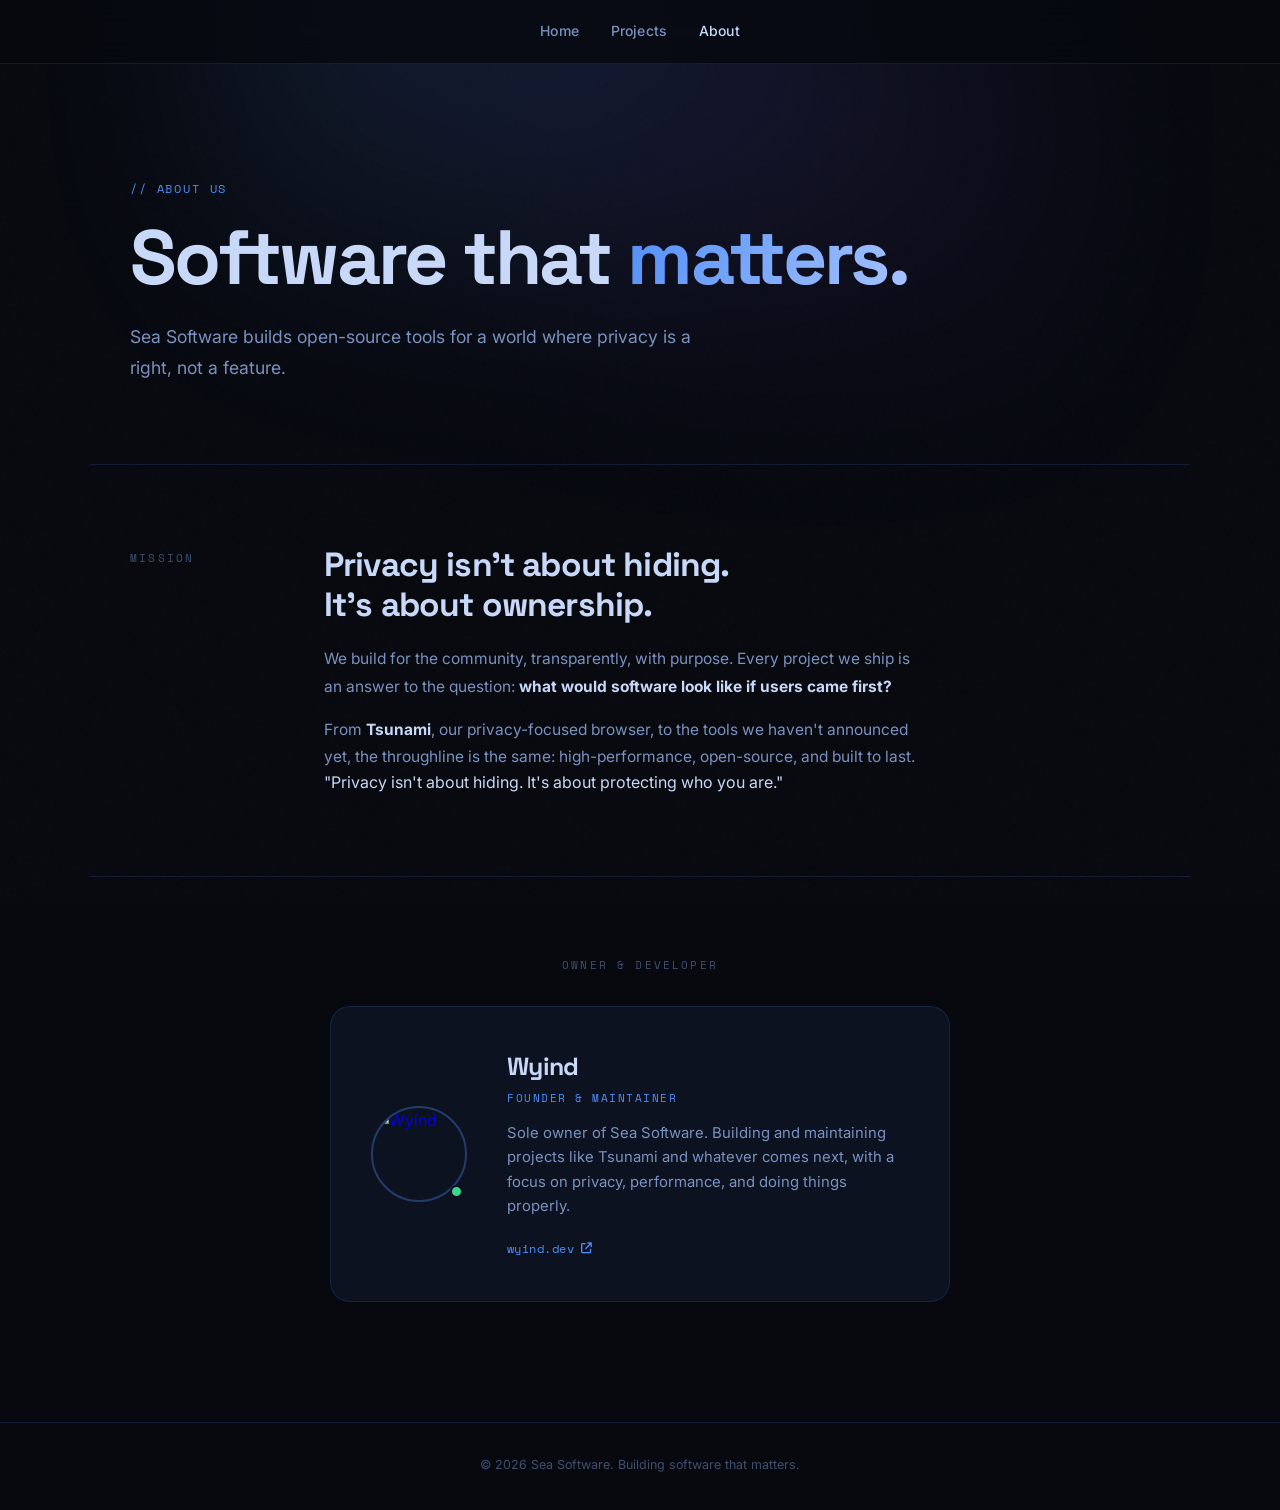
==== commit 958f20ba: "new web rework reworked website" ====
--- a/about.html
+++ b/about.html
@@ -3,7 +3,7 @@
 <head>
     <meta charset="UTF-8">
     <meta name="viewport" content="width=device-width, initial-scale=1.0">
-    <title>Sea Software - About</title>
+    <title>Sea Software — About</title>
     <meta name="description" content="Learn about Sea Software and the person behind it.">
     <link rel="stylesheet" href="styles.css">
     <link rel="preconnect" href="https://fonts.googleapis.com">
@@ -12,38 +12,35 @@
     <link rel="stylesheet" href="https://cdnjs.cloudflare.com/ajax/libs/font-awesome/6.4.0/css/all.min.css">
 </head>
 <body>
-    <div class="background-animation"></div>
     <div class="mesh"></div>
 
-    <nav class="navbar" id="navbar">
-        <div class="logo">Sea<span>.</span>Software</div>
-        <div class="nav-links">
+    <nav id="navbar">
+        <div class="nav-links" style="width: 100%; justify-content: center;">
             <a href="index.html">Home</a>
             <a href="projects.html">Projects</a>
             <a href="about.html" class="active">About</a>
         </div>
-        <div class="mobile-menu-btn"><i class="fa-solid fa-bars"></i></div>
     </nav>
 
-    <div class="page-content">
-        <div class="hero">
-            <p class="hero-eyebrow">// about us</p>
-            <h1 class="hero-title">Software that <span class="gradient-text">matters.</span></h1>
+    <div class="page">
+        <div class="hero" style="padding-top: 180px; padding-bottom: 80px;">
+            <p class="eyebrow">// about us</p>
+            <h1>Software that <span class="grad">matters.</span></h1>
             <p class="hero-sub">Sea Software builds open-source tools for a world where privacy is a right, not a feature.</p>
         </div>
 
-        <div class="rule"><hr></div>
+        <hr class="divider">
 
-        <section class="features-section">
-            <div class="mission">
+        <section class="section">
+            <div class="mission-grid">
                 <div class="mission-label">Mission</div>
                 <div>
-                    <h2 class="section-title">Privacy isn't about hiding.<br>It's about ownership.</h2>
-                    <p style="color: var(--text-mid); font-size: 0.97rem; line-height: 1.7; margin-bottom: 1rem; max-width: 60ch;">
-                        We build for the community, transparently, with purpose. Every project we ship is an answer to the question: <strong style="color: var(--text);">what would software look like if users came first?</strong>
+                    <h2 class="sec-title">Privacy isn't about hiding.<br>It's about ownership.</h2>
+                    <p style="color:var(--text-mid);font-size:0.97rem;line-height:1.75;margin-bottom:1rem;max-width:60ch;">
+                        We build for the community, transparently, with purpose. Every project we ship is an answer to the question: <strong style="color:var(--text);">what would software look like if users came first?</strong>
                     </p>
-                    <p style="color: var(--text-mid); font-size: 0.97rem; line-height: 1.7; max-width: 60ch;">
-                        From <strong style="color: var(--text);">Tsunami</strong>, our privacy-focused browser, to the tools we haven't announced yet, the throughline is the same: high-performance, open-source, and built to last.
+                    <p style="color:var(--text-mid);font-size:0.97rem;line-height:1.75;max-width:60ch;">
+                        From <strong style="color:var(--text);">Tsunami</strong>, our privacy-focused browser, to the tools we haven't announced yet, the throughline is the same: high-performance, open-source, and built to last.
                     </p>
                     <div class="pullquote">
                         <p>"Privacy isn't about hiding. It's about protecting who you are."</p>
@@ -52,33 +49,33 @@
             </div>
         </section>
 
-        <div class="rule"><hr></div>
+        <hr class="divider">
 
-        <section class="features-section">
-            <p class="section-eyebrow">Owner & Developer</p>
-            <a class="owner-card" href="https://wyind.dev" target="_blank">
-                <div class="avatar-wrap">
+        <section class="section" style="padding-bottom: 120px; display: flex; flex-direction: column; align-items: center;">
+            <p class="sec-label" style="text-align: center; margin-bottom: 2rem;">Owner &amp; Developer</p>
+            <a class="owner-card" href="https://wyind.dev" target="_blank" style="width: 100%;">
+                <div class="avatar">
                     <img src="https://external-content.duckduckgo.com/iu/?u=https%3A%2F%2Fi.pinimg.com%2Foriginals%2Fe0%2F6c%2F86%2Fe06c86f5f4e62e8c81f2cb10a854660b.jpg%3Fnii%3Dt&f=1&nofb=1&ipt=f5674c590d99b689aa89e9b1c5aff30e491a11b37adca8f2c4f0ef0ea395530b" alt="Wyind">
-                    <div class="avatar-status"></div>
+                    <div class="avatar-dot"></div>
                 </div>
                 <div>
                     <div class="owner-name">Wyind</div>
-                    <div class="owner-role">Founder & Maintainer</div>
+                    <div class="owner-role">Founder &amp; Maintainer</div>
                     <p class="owner-bio">
                         Sole owner of Sea Software. Building and maintaining projects like Tsunami and whatever comes next, with a focus on privacy, performance, and doing things properly.
                     </p>
-                    <span class="owner-link">
-                        wyind.dev <i class="fa-solid fa-arrow-up-right-from-square" style="font-size: 0.7rem;"></i>
+                    <span class="ext-link">
+                        wyind.dev <i class="fa-solid fa-arrow-up-right-from-square" style="font-size:0.68rem;"></i>
                     </span>
                 </div>
             </a>
         </section>
     </div>
 
-    <footer class="footer">
+    <footer>
         <p>&copy; 2026 Sea Software. Building software that matters.</p>
     </footer>
 
     <script src="script.js"></script>
 </body>
-</html>
+</html>
--- a/styles.css
+++ b/styles.css
@@ -1,18 +1,16 @@
 *, *::before, *::after { box-sizing: border-box; margin: 0; padding: 0; }
 
 :root {
-    --bg:           #07090f;
-    --bg-card:      #0c1220;
-    --primary:      #4f8ef7;
-    --primary-dim:  rgba(79,142,247,0.12);
-    --accent:       #a8c4ff;
-    --text:         #c8d8f8;
-    --text-mid:     #7a92c0;
-    --text-dim:     #3e5070;
-    --border:       rgba(79,142,247,0.15);
-    --border-hard:  rgba(79,142,247,0.35);
-    --glass-bg:     rgba(12,18,32,0.7);
-    --glass-border: rgba(79,142,247,0.18);
+    --bg:          #07090f;
+    --bg-card:     #0c1220;
+    --primary:     #4f8ef7;
+    --primary-dim: rgba(79,142,247,0.12);
+    --accent:      #a8c4ff;
+    --text:        #c8d8f8;
+    --text-mid:    #7a92c0;
+    --text-dim:    #3e5070;
+    --border:      rgba(79,142,247,0.15);
+    --border-hard: rgba(79,142,247,0.35);
 }
 
 html { scroll-behavior: smooth; }
@@ -31,38 +29,20 @@
     content: '';
     position: fixed;
     inset: 0;
-    background-image: url("data:image/svg+xml,%3Csvg viewBox='0 0 256 256' xmlns='http://www.w3.org/2000/svg'%3E%3Cfilter id='n'%3E%3CfeTurbulence type='fractalNoise' baseFrequency='0.9' numOctaves='4' stitchTiles='stitch'/%3E%3C/filter%3E%3Crect width='100%25' height='100%25' filter='url(%23n)' opacity='0.03'/%3E%3C/svg%3E");
+    background-image: url("data:image/svg+xml,%3Csvg viewBox='0 0 256 256' xmlns='http://www.w3.org/2000/svg'%3E%3Cfilter id='n'%3E%3CfeTurbulence type='fractalNoise' baseFrequency='0.9' numOctaves='4' stitchTiles='stitch'/%3E%3C/filter%3E%3Crect width='100%25' height='100%25' filter='url(%23n)' opacity='0.015'/%3E%3C/svg%3E");
     pointer-events: none;
     z-index: 0;
-}
-
-/* Grid background */
-.background-animation {
-    position: fixed;
-    inset: 0;
-    z-index: 0;
-    background-color: var(--bg);
-    background-image:
-        linear-gradient(rgba(79,142,247,0.07) 1px, transparent 1px),
-        linear-gradient(90deg, rgba(79,142,247,0.07) 1px, transparent 1px);
-    background-size: 44px 44px;
-    --x: 50vw;
-    --y: 50vh;
-    mask-image: radial-gradient(circle 650px at var(--x) var(--y), black 10%, transparent 70%);
-    -webkit-mask-image: radial-gradient(circle 650px at var(--x) var(--y), black 10%, transparent 70%);
 }
 
 /* Ambient mesh */
 .mesh {
     position: fixed;
-    top: -30vh;
-    left: 50%;
+    top: -30vh; left: 50%;
     transform: translateX(-50%);
-    width: 900px;
-    height: 700px;
+    width: 900px; height: 700px;
     background:
-        radial-gradient(ellipse at 30% 40%, rgba(79,142,247,0.16) 0%, transparent 60%),
-        radial-gradient(ellipse at 70% 60%, rgba(130,80,255,0.09) 0%, transparent 55%);
+        radial-gradient(ellipse at 30% 40%, rgba(79,142,247,0.15) 0%, transparent 60%),
+        radial-gradient(ellipse at 70% 60%, rgba(130,80,255,0.08) 0%, transparent 55%);
     filter: blur(80px);
     pointer-events: none;
     z-index: 0;
@@ -71,14 +51,13 @@
 
 @keyframes drift {
     from { transform: translateX(-50%) translateY(0) scale(1); }
-    to   { transform: translateX(-50%) translateY(30px) scale(1.04); }
-}
-
-/* All page content above backgrounds */
-.page-content { position: relative; z-index: 1; }
-
-/* ── Navbar ── */
-.navbar {
+    to   { transform: translateX(-50%) translateY(28px) scale(1.04); }
+}
+
+.page { position: relative; z-index: 1; }
+
+/* ── Nav ── */
+nav {
     position: fixed;
     top: 0; left: 0; right: 0;
     z-index: 100;
@@ -87,13 +66,14 @@
     justify-content: space-between;
     padding: 0 2.5rem;
     height: 64px;
-    background: rgba(7,9,15,0.8);
-    backdrop-filter: blur(18px);
+    background: rgba(7,9,15,0.82);
+    backdrop-filter: blur(20px);
+    -webkit-backdrop-filter: blur(20px);
     border-bottom: 1px solid var(--border);
     transition: border-color 0.3s;
 }
 
-.navbar.scrolled { border-bottom-color: var(--border-hard); }
+nav.scrolled { border-bottom-color: var(--border-hard); }
 
 .logo {
     font-family: 'Space Grotesk', sans-serif;
@@ -106,10 +86,7 @@
 
 .logo span { color: var(--primary); }
 
-.nav-links {
-    display: flex;
-    gap: 2rem;
-}
+.nav-links { display: flex; gap: 2rem; }
 
 .nav-links a {
     font-size: 0.875rem;
@@ -123,570 +100,261 @@
 .nav-links a:hover,
 .nav-links a.active { color: var(--text); }
 
-.mobile-menu-btn {
-    display: none;
-    cursor: pointer;
-    color: var(--text-mid);
-    font-size: 1.2rem;
-}
-
-/* ── Shared section layout ── */
-.section-inner {
+/* ── Divider ── */
+hr.divider {
     max-width: 1100px;
     margin: 0 auto;
     padding: 0 2.5rem;
-}
-
-.rule {
+    border: none;
+    border-top: 1px solid var(--border);
+    display: block;
+    width: calc(100% - 5rem);
+}
+
+/* ── Unified Hero ── */
+.hero {
     max-width: 1100px;
     margin: 0 auto;
-    padding: 0 2.5rem;
-}
-
-.rule hr {
-    border: none;
-    border-top: 1px solid var(--border);
-}
-
-/* ── Section label ── */
-.section-eyebrow {
+    padding: 140px 2.5rem 80px;
+    position: relative;
+    z-index: 1;
+}
+
+.eyebrow {
     font-family: 'Space Mono', monospace;
-    font-size: 0.7rem;
-    letter-spacing: 0.18em;
-    color: var(--text-dim);
-    text-transform: uppercase;
-    margin-bottom: 2.5rem;
-}
-
-.section-title {
-    font-family: 'Space Grotesk', sans-serif;
-    font-size: clamp(1.6rem, 3vw, 2.2rem);
-    font-weight: 700;
-    letter-spacing: -0.025em;
-    color: var(--text);
-    margin-bottom: 1rem;
-}
-
-/* ── Hero (standard pages) ── */
-.hero {
-    min-height: 52vh;
-    display: flex;
-    flex-direction: column;
-    justify-content: flex-end;
-    padding: 140px 2.5rem 80px;
-    max-width: 1100px;
-    margin: 0 auto;
-}
-
-.hero-eyebrow {
-    font-family: 'Space Mono', monospace;
-    font-size: 0.75rem;
+    font-size: 0.72rem;
     color: var(--primary);
-    letter-spacing: 0.15em;
+    letter-spacing: 0.16em;
     text-transform: uppercase;
     margin-bottom: 1.25rem;
 }
 
-.hero h1,
-.hero-title {
+.hero h1 {
     font-family: 'Space Grotesk', sans-serif;
-    font-size: clamp(2.8rem, 6vw, 5.5rem);
+    font-size: clamp(2.8rem, 6vw, 5.2rem);
     font-weight: 700;
     line-height: 1.04;
     letter-spacing: -0.035em;
     color: var(--text);
 }
 
-.gradient-text {
+.grad {
     background: linear-gradient(120deg, #4f8ef7, #a8c4ff);
     -webkit-background-clip: text;
     -webkit-text-fill-color: transparent;
     background-clip: text;
 }
 
-.hero-subtitle,
 .hero-sub {
     margin-top: 1.5rem;
-    font-size: 1.05rem;
-    color: var(--text-mid);
-    max-width: 52ch;
-    line-height: 1.7;
-}
-
-/* ── Home hero ── */
-.home-hero {
-    min-height: 100vh;
-    display: flex;
-    align-items: center;
-    justify-content: center;
-    text-align: center;
-    padding: 120px 2.5rem 80px;
-    position: relative;
-}
-
-.home-hero-inner { max-width: 720px; }
-
-.status-badge {
-    display: inline-flex;
-    align-items: center;
-    gap: 0.5rem;
-    font-family: 'Space Mono', monospace;
-    font-size: 0.72rem;
-    letter-spacing: 0.12em;
-    color: var(--primary);
-    text-transform: uppercase;
-    border: 1px solid var(--border-hard);
-    background: var(--primary-dim);
-    padding: 0.4rem 1rem;
-    border-radius: 100px;
-    margin-bottom: 2rem;
-}
-
-.home-hero h1 {
-    font-family: 'Space Grotesk', sans-serif;
-    font-size: clamp(3rem, 8vw, 6rem);
-    font-weight: 700;
-    letter-spacing: -0.04em;
-    line-height: 1;
-    color: var(--text);
-    margin-bottom: 1.5rem;
-}
-
-.home-hero p {
     font-size: 1.1rem;
     color: var(--text-mid);
-    max-width: 48ch;
-    margin: 0 auto 2.5rem;
-    line-height: 1.7;
-}
-
-/* ── Buttons ── */
-.hero-actions, .btn-group {
+    max-width: 55ch;
+    line-height: 1.75;
+}
+
+.hero-actions {
+    margin-top: 2.25rem;
     display: flex;
     gap: 1rem;
     flex-wrap: wrap;
 }
 
-.cta-button {
-    display: inline-flex;
-    align-items: center;
-    gap: 0.5rem;
-    background: var(--primary);
-    color: #fff;
-    font-weight: 600;
-    font-size: 0.875rem;
-    padding: 0.7rem 1.5rem;
-    border-radius: 8px;
-    text-decoration: none;
-    transition: background 0.2s, transform 0.2s;
-    letter-spacing: 0.01em;
-}
-
-.cta-button:hover { background: #6ba3f8; transform: translateY(-1px); }
-
-.secondary-button, .cta-button-secondary {
-    display: inline-flex;
-    align-items: center;
-    gap: 0.5rem;
-    background: transparent;
-    color: var(--text);
-    font-weight: 500;
-    font-size: 0.875rem;
-    padding: 0.7rem 1.5rem;
-    border-radius: 8px;
-    border: 1px solid var(--border-hard);
-    text-decoration: none;
-    transition: border-color 0.2s, color 0.2s;
-}
-
-.secondary-button:hover,
-.cta-button-secondary:hover { border-color: var(--primary); color: var(--primary); }
-
-.cta-button-small {
-    display: inline-flex;
-    align-items: center;
-    gap: 0.5rem;
-    background: var(--primary-dim);
-    color: var(--primary);
-    font-weight: 500;
-    font-size: 0.8rem;
-    padding: 0.5rem 1rem;
-    border-radius: 6px;
-    border: 1px solid var(--border-hard);
-    text-decoration: none;
-    transition: background 0.2s;
-}
-
-.cta-button-small:hover { background: rgba(79,142,247,0.2); }
-
-/* ── Social links ── */
-.social-links {
-    display: flex;
-    gap: 1rem;
-    justify-content: center;
-}
-
-.social-link {
-    width: 42px; height: 42px;
+/* ── Socials ── */
+.socials { 
+    display: flex; 
+    gap: 0.75rem; 
+    margin-top: 2.5rem; 
+}
+
+.soc {
+    width: 40px; height: 40px;
     display: flex; align-items: center; justify-content: center;
     border: 1px solid var(--border);
     border-radius: 8px;
     color: var(--text-mid);
     text-decoration: none;
-    font-size: 1rem;
+    font-size: 0.95rem;
     transition: border-color 0.2s, color 0.2s;
 }
 
-.social-link:hover { border-color: var(--primary); color: var(--primary); }
+.soc:hover { border-color: var(--primary); color: var(--primary); }
+
+/* ── Buttons ── */
+.btn-primary {
+    display: inline-flex;
+    align-items: center;
+    gap: 0.45rem;
+    font-size: 0.875rem;
+    font-weight: 600;
+    padding: 0.68rem 1.45rem;
+    border-radius: 8px;
+    text-decoration: none;
+    background: var(--primary);
+    color: #fff;
+    transition: background 0.2s, transform 0.2s;
+    letter-spacing: 0.01em;
+}
+
+.btn-primary:hover { background: #6ba3f8; transform: translateY(-1px); }
+
+.btn-ghost {
+    display: inline-flex;
+    align-items: center;
+    gap: 0.45rem;
+    font-size: 0.875rem;
+    font-weight: 500;
+    padding: 0.68rem 1.45rem;
+    border-radius: 8px;
+    text-decoration: none;
+    background: transparent;
+    color: var(--text);
+    border: 1px solid var(--border-hard);
+    transition: border-color 0.2s, color 0.2s;
+}
+
+.btn-ghost:hover { border-color: var(--primary); color: var(--primary); }
+
+.btn-sm {
+    display: inline-flex;
+    align-items: center;
+    gap: 0.4rem;
+    font-size: 0.8rem;
+    font-weight: 500;
+    padding: 0.5rem 1rem;
+    border-radius: 7px;
+    text-decoration: none;
+    background: var(--primary-dim);
+    color: var(--primary);
+    border: 1px solid var(--border-hard);
+    transition: background 0.2s;
+}
+
+.btn-sm:hover { background: rgba(79,142,247,0.2); }
+
+/* ── Sections ── */
+.section {
+    max-width: 1100px;
+    margin: 0 auto;
+    padding: 80px 2.5rem;
+}
+
+.sec-label {
+    font-family: 'Space Mono', monospace;
+    font-size: 0.68rem;
+    letter-spacing: 0.2em;
+    color: var(--text-dim);
+    text-transform: uppercase;
+    margin-bottom: 2.5rem;
+}
+
+.sec-title {
+    font-family: 'Space Grotesk', sans-serif;
+    font-size: clamp(1.5rem, 3vw, 2.1rem);
+    font-weight: 700;
+    letter-spacing: -0.025em;
+    line-height: 1.2;
+    color: var(--text);
+    margin-bottom: 1.25rem;
+}
 
 /* ── Cards ── */
-.feature-card, .info-card {
+.card-grid {
+    display: grid;
+    grid-template-columns: repeat(auto-fit, minmax(280px, 1fr));
+    gap: 1.5rem;
+}
+
+.card, .info-card {
     background: var(--bg-card);
     border: 1px solid var(--border);
     border-radius: 16px;
     padding: 2rem;
-    transition: border-color 0.3s, transform 0.3s, box-shadow 0.3s;
-}
-
-.feature-card:hover, .info-card:hover {
+    transition: border-color 0.3s, transform 0.25s, box-shadow 0.3s;
+}
+
+.card:hover, .info-card:hover {
     border-color: var(--border-hard);
     transform: translateY(-4px);
-    box-shadow: 0 12px 40px rgba(79,142,247,0.1);
-}
-
-.feature-card h3, .info-card h4 {
+    box-shadow: 0 12px 48px rgba(79,142,247,0.09);
+}
+
+.card h3, .info-card h4 {
     font-family: 'Space Grotesk', sans-serif;
     font-size: 1.15rem;
     font-weight: 600;
     color: var(--text);
-    margin-bottom: 0.75rem;
-}
-
-.feature-card p, .info-card p {
-    color: var(--text-mid);
-    font-size: 0.93rem;
-    line-height: 1.65;
-}
-
-/* ── Icon boxes ── */
+    margin-bottom: 0.65rem;
+}
+
+.card p, .info-card p { color: var(--text-mid); font-size: 0.93rem; line-height: 1.65; }
+.card-actions { margin-top: 1.5rem; display: flex; gap: 0.75rem; flex-wrap: wrap; }
+
 .icon-box {
-    width: 48px; height: 48px;
+    width: 44px; height: 44px;
     background: var(--primary-dim);
     border: 1px solid var(--border-hard);
     border-radius: 10px;
     display: flex; align-items: center; justify-content: center;
-    font-size: 1.25rem;
+    font-size: 1.15rem;
     color: var(--primary);
     margin-bottom: 1.25rem;
 }
 
-/* ── Grids ── */
-.features-grid, .info-grid {
-    display: grid;
-    grid-template-columns: repeat(auto-fit, minmax(280px, 1fr));
-    gap: 1.5rem;
-}
-
-/* ── Sections ── */
-.features-section {
-    padding: 80px 2.5rem;
-    max-width: 1100px;
-    margin: 0 auto;
-}
-
-.announcement-section {
-    padding: 80px 2.5rem;
-}
-
-.announcement-container {
-    max-width: 1100px;
-    margin: 0 auto;
-    background: var(--bg-card);
-    border: 1px solid var(--border);
-    border-radius: 20px;
-    padding: 3rem;
-}
-
-.announcement-text h3 {
-    font-family: 'Space Grotesk', sans-serif;
-    font-size: 1.5rem;
-    font-weight: 600;
-    letter-spacing: -0.02em;
-    color: var(--text);
-    margin-bottom: 1.25rem;
-}
-
-.announcement-text p {
-    color: var(--text-mid);
-    margin-bottom: 1rem;
-    font-size: 0.97rem;
-    max-width: 70ch;
-}
-
-.announcement-text strong { color: var(--text); }
-
-/* Pullquote */
-.pullquote {
-    margin-top: 2rem;
-    padding: 1.25rem 1.75rem;
-    border-left: 2px solid var(--primary);
-    background: var(--primary-dim);
-    border-radius: 0 8px 8px 0;
-}
-
-.pullquote p {
-    font-family: 'Space Grotesk', sans-serif;
-    font-size: 1rem;
-    font-weight: 500;
-    color: var(--accent);
-    font-style: italic;
-    margin: 0;
-    max-width: none;
-}
-
-/* ── Badge ── */
-.badge {
-    display: inline-block;
-    background: var(--primary-dim);
-    border: 1px solid var(--border-hard);
-    color: var(--primary);
-    font-size: 0.72rem;
-    font-weight: 600;
-    padding: 0.22rem 0.6rem;
-    border-radius: 100px;
-    letter-spacing: 0.04em;
-    margin-right: 0.4rem;
-    margin-bottom: 0.4rem;
-}
-
-/* ── Feature list ── */
-.feature-list {
-    list-style: none;
-    padding: 0;
-    display: flex;
-    flex-direction: column;
-    gap: 0.75rem;
-}
-
-.feature-list li {
-    display: flex;
-    align-items: flex-start;
-    gap: 0.7rem;
-    color: var(--text-mid);
-    font-size: 0.95rem;
-}
-
-.feature-list li i {
-    color: var(--primary);
-    margin-top: 3px;
-    flex-shrink: 0;
-}
-
-/* ── Code block ── */
-.code-block {
-    background: rgba(0,0,0,0.4);
-    border: 1px solid var(--border);
-    border-radius: 10px;
-    padding: 1.5rem 1.75rem;
-    font-family: 'Space Mono', monospace;
-    font-size: 0.85rem;
-    color: #a8d8ff;
-    overflow-x: auto;
-    line-height: 1.75;
-    margin-top: 1rem;
-}
-
-.code-block .comment { color: #4a6a8a; }
-.code-block .keyword { color: #c678dd; }
-.code-block .string  { color: #98c379; }
-.code-block .func    { color: #61afef; }
-.code-block .number  { color: #d19a66; }
-
-/* ── About page mission ── */
-.mission {
-    display: grid;
-    grid-template-columns: 140px 1fr;
-    gap: 4rem;
-    align-items: start;
-}
-
-.mission-label {
-    font-family: 'Space Mono', monospace;
-    font-size: 0.7rem;
-    letter-spacing: 0.18em;
-    color: var(--text-dim);
-    text-transform: uppercase;
-    padding-top: 0.4rem;
-}
-
-/* ── Owner card ── */
+/* ── About Elements ── */
+.mission-grid { display: grid; grid-template-columns: 130px 1fr; gap: 4rem; align-items: start; }
+.mission-label { font-family: 'Space Mono', monospace; font-size: 0.68rem; letter-spacing: 0.2em; color: var(--text-dim); text-transform: uppercase; padding-top: 0.35rem; }
+
 .owner-card {
-    display: grid;
-    grid-template-columns: auto 1fr;
-    gap: 2.5rem;
-    align-items: center;
-    background: var(--bg-card);
-    border: 1px solid var(--border);
-    border-radius: 20px;
-    padding: 2.5rem;
-    transition: border-color 0.3s, box-shadow 0.3s;
-    text-decoration: none;
-    max-width: 640px;
-}
-
-.owner-card:hover {
-    border-color: var(--border-hard);
-    box-shadow: 0 0 60px rgba(79,142,247,0.08);
-}
-
-.avatar-wrap { position: relative; flex-shrink: 0; }
-
-.avatar-wrap img {
-    width: 96px; height: 96px;
-    border-radius: 50%;
-    object-fit: cover;
-    display: block;
-    border: 2px solid var(--border-hard);
-}
-
-.avatar-status {
-    position: absolute;
-    bottom: 4px; right: 4px;
-    width: 13px; height: 13px;
-    background: #3dd68c;
-    border-radius: 50%;
-    border: 2px solid var(--bg-card);
-}
-
-.owner-name {
-    font-family: 'Space Grotesk', sans-serif;
-    font-size: 1.6rem;
-    font-weight: 700;
-    letter-spacing: -0.03em;
-    color: var(--text);
-    margin-bottom: 0.2rem;
-}
-
-.owner-role {
-    font-family: 'Space Mono', monospace;
-    font-size: 0.7rem;
-    letter-spacing: 0.14em;
-    color: var(--primary);
-    text-transform: uppercase;
-    margin-bottom: 0.9rem;
-}
-
-.owner-bio {
-    color: var(--text-mid);
-    font-size: 0.93rem;
-    line-height: 1.65;
-    margin-bottom: 1rem;
-}
-
-.owner-link {
-    display: inline-flex;
-    align-items: center;
-    gap: 0.4rem;
-    font-size: 0.78rem;
-    font-family: 'Space Mono', monospace;
-    color: var(--primary);
-    text-decoration: none;
-    letter-spacing: 0.04em;
-    transition: color 0.2s;
-}
-
-.owner-link:hover { color: var(--accent); }
-
-/* ── Partner card ── */
-.partner-card {
-    background: var(--bg-card);
-    border: 1px solid var(--border);
-    border-radius: 20px;
-    padding: 3rem 2.5rem;
-    max-width: 500px;
-    text-align: center;
-    transition: border-color 0.3s, box-shadow 0.3s;
-}
-
-.partner-card:hover {
-    border-color: var(--border-hard);
-    box-shadow: 0 0 50px rgba(79,142,247,0.08);
-}
-
-.partner-logo {
-    width: 110px; height: 110px;
-    object-fit: contain;
-    margin: 0 auto 1.75rem;
-    display: block;
-}
-
-.partner-card h3 {
-    font-family: 'Space Grotesk', sans-serif;
-    font-size: 1.4rem;
-    font-weight: 700;
-    color: var(--text);
-    margin-bottom: 0.75rem;
-}
-
-.partner-card p {
-    color: var(--text-mid);
-    font-size: 0.93rem;
-    line-height: 1.65;
-    margin-bottom: 1.75rem;
-}
-
-/* ── Project card (hero icon) ── */
-.project-hero-icon {
-    width: 88px; height: 88px;
-    background: var(--primary-dim);
-    border: 2px solid var(--border-hard);
-    border-radius: 20px;
-    display: flex; align-items: center; justify-content: center;
-    font-size: 2.8rem;
-    color: var(--primary);
-    margin: 0 auto 2rem;
-}
+    display: grid; grid-template-columns: auto 1fr; gap: 2.5rem; align-items: center;
+    background: var(--bg-card); border: 1px solid var(--border); border-radius: 20px;
+    padding: 2.5rem; max-width: 620px; text-decoration: none; transition: border-color 0.3s, box-shadow 0.3s;
+}
+.owner-card:hover { border-color: var(--border-hard); box-shadow: 0 0 60px rgba(79,142,247,0.08); }
+
+.avatar { position: relative; flex-shrink: 0; }
+.avatar img { width: 96px; height: 96px; border-radius: 50%; object-fit: cover; border: 2px solid var(--border-hard); display: block; }
+.avatar-dot { position: absolute; bottom: 4px; right: 4px; width: 13px; height: 13px; background: #3dd68c; border-radius: 50%; border: 2px solid var(--bg-card); }
+
+.owner-name { font-family: 'Space Grotesk', sans-serif; font-size: 1.55rem; font-weight: 700; letter-spacing: -0.03em; color: var(--text); margin-bottom: 0.2rem; }
+.owner-role { font-family: 'Space Mono', monospace; font-size: 0.68rem; letter-spacing: 0.14em; color: var(--primary); text-transform: uppercase; margin-bottom: 0.85rem; }
+.owner-bio { color: var(--text-mid); font-size: 0.93rem; line-height: 1.65; margin-bottom: 1rem; }
+
+.ext-link { font-family: 'Space Mono', monospace; font-size: 0.75rem; color: var(--primary); text-decoration: none; letter-spacing: 0.04em; display: inline-flex; align-items: center; gap: 0.4rem; transition: color 0.2s; }
+.ext-link:hover { color: var(--accent); }
+
+/* ── Animations ── */
+@keyframes fadeInUp {
+    from { opacity: 0; transform: translateY(15px); }
+    to { opacity: 1; transform: translateY(0); }
+}
+
+.hero > * {
+    animation: fadeInUp 0.7s ease-out forwards;
+    opacity: 0;
+}
+
+.hero > *:nth-child(1) { animation-delay: 0.1s; }
+.hero > *:nth-child(2) { animation-delay: 0.2s; }
+.hero > *:nth-child(3) { animation-delay: 0.3s; }
+.hero > *:nth-child(4) { animation-delay: 0.4s; }
 
 /* ── Footer ── */
-.footer {
+footer {
+    position: relative; z-index: 1;
     border-top: 1px solid var(--border);
     padding: 2rem 2.5rem;
     text-align: center;
-    position: relative;
-    z-index: 1;
-}
-
-.footer p {
-    font-size: 0.8rem;
-    color: var(--text-dim);
-    margin-bottom: 0.25rem;
-}
-
-/* ── Highlight span ── */
-.highlight { color: var(--primary); font-weight: 600; }
+}
+footer p { font-size: 0.78rem; color: var(--text-dim); margin-bottom: 0.2rem; }
 
 /* ── Responsive ── */
-@media (max-width: 768px) {
-    .mission { grid-template-columns: 1fr; gap: 1.5rem; }
+@media (max-width: 700px) {
+    .mission-grid { grid-template-columns: 1fr; gap: 1.5rem; }
     .owner-card { grid-template-columns: 1fr; text-align: center; }
-    .owner-link { justify-content: center; }
-    .avatar-wrap { margin: 0 auto; }
-    .features-section, .announcement-section { padding: 60px 1.5rem; }
-    .hero { padding: 120px 1.5rem 60px; }
-}
-
-@media (max-width: 540px) {
-    .nav-links { 
-        display: none; 
-        position: absolute;
-        top: 64px; left: 0; right: 0;
-        background: rgba(7,9,15,0.97);
-        flex-direction: column;
-        padding: 1.5rem 2.5rem;
-        border-bottom: 1px solid var(--border);
-        gap: 1.25rem;
-    }
-    .nav-links.active { display: flex; }
-    .mobile-menu-btn { display: block; }
-    .announcement-container { padding: 2rem 1.5rem; }
-}
+    .avatar { margin: 0 auto; }
+    .ext-link { justify-content: center; }
+    nav { padding: 0 1.5rem; }
+    .hero, .section { padding-left: 1.5rem; padding-right: 1.5rem; }
+    hr.divider { width: calc(100% - 3rem); }
+}
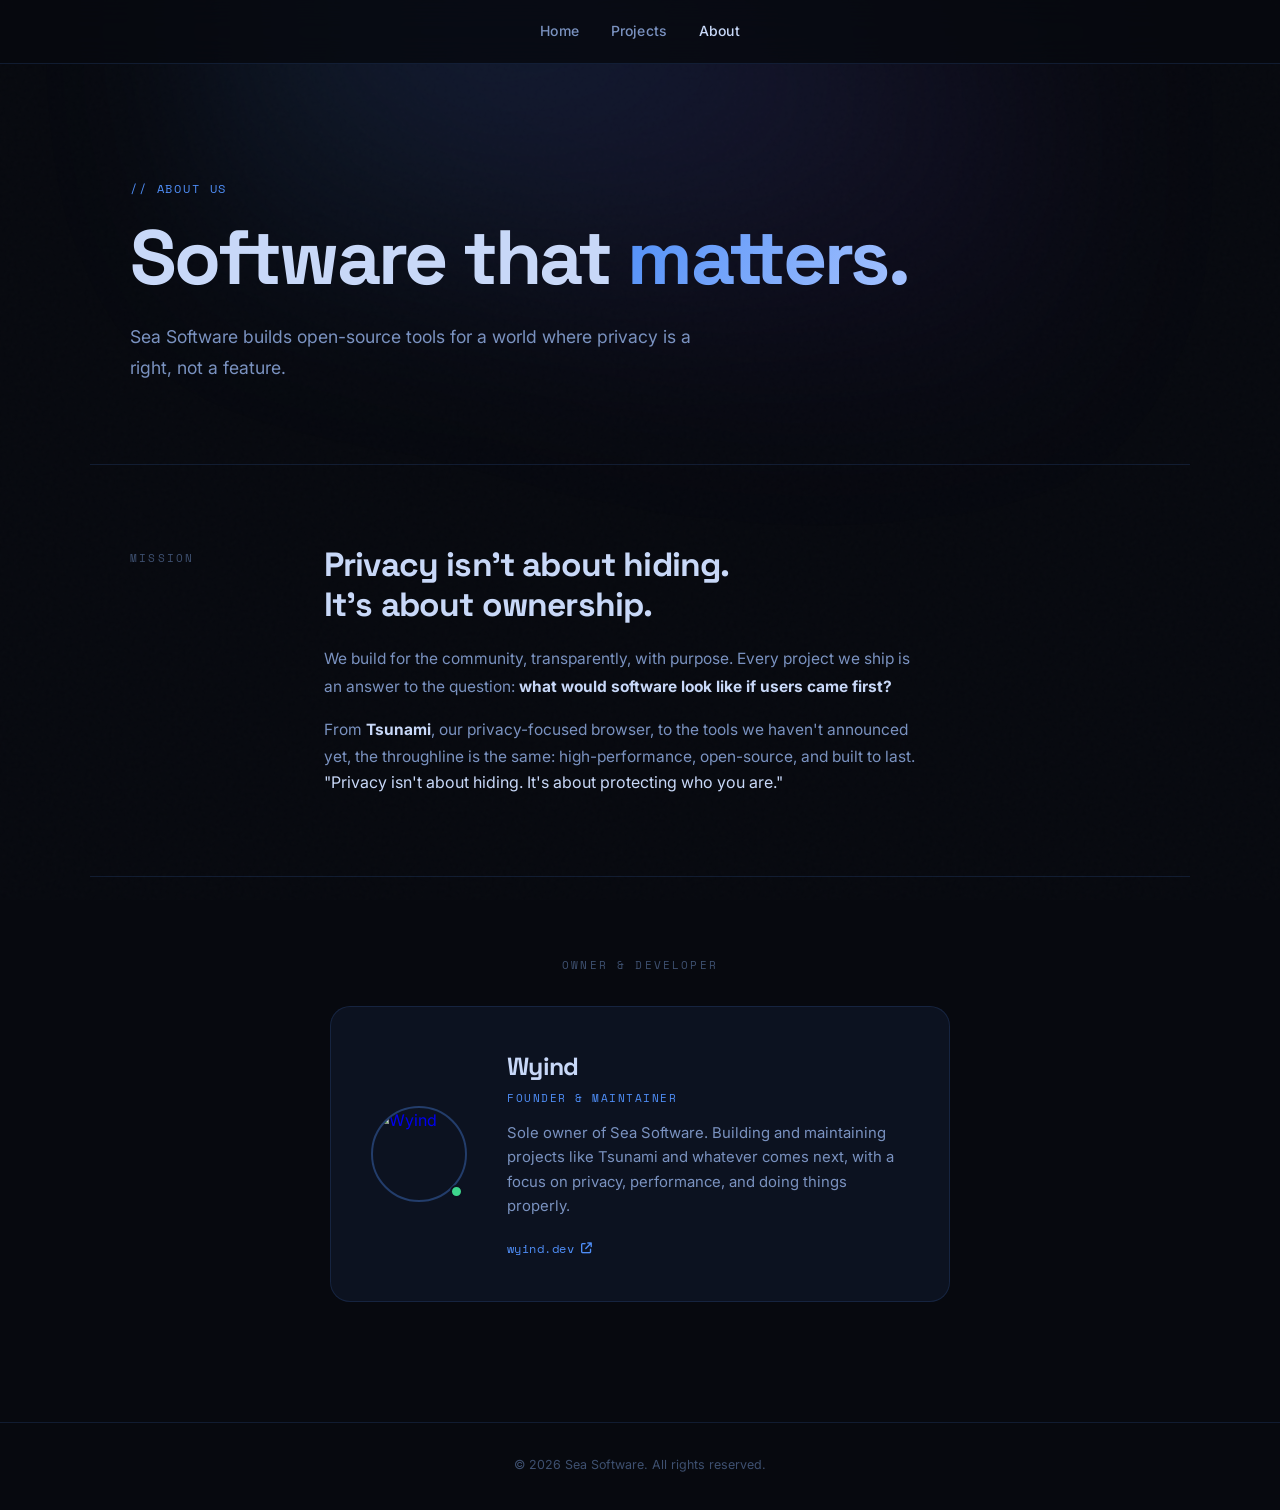
==== commit 82becc10: "Update about.html" ====
--- a/about.html
+++ b/about.html
@@ -73,9 +73,9 @@
     </div>
 
     <footer>
-        <p>&copy; 2026 Sea Software. Building software that matters.</p>
+        <p>&copy; 2026 Sea Software. All rights reserved.</p>
     </footer>
 
     <script src="script.js"></script>
 </body>
-</html>+</html>
